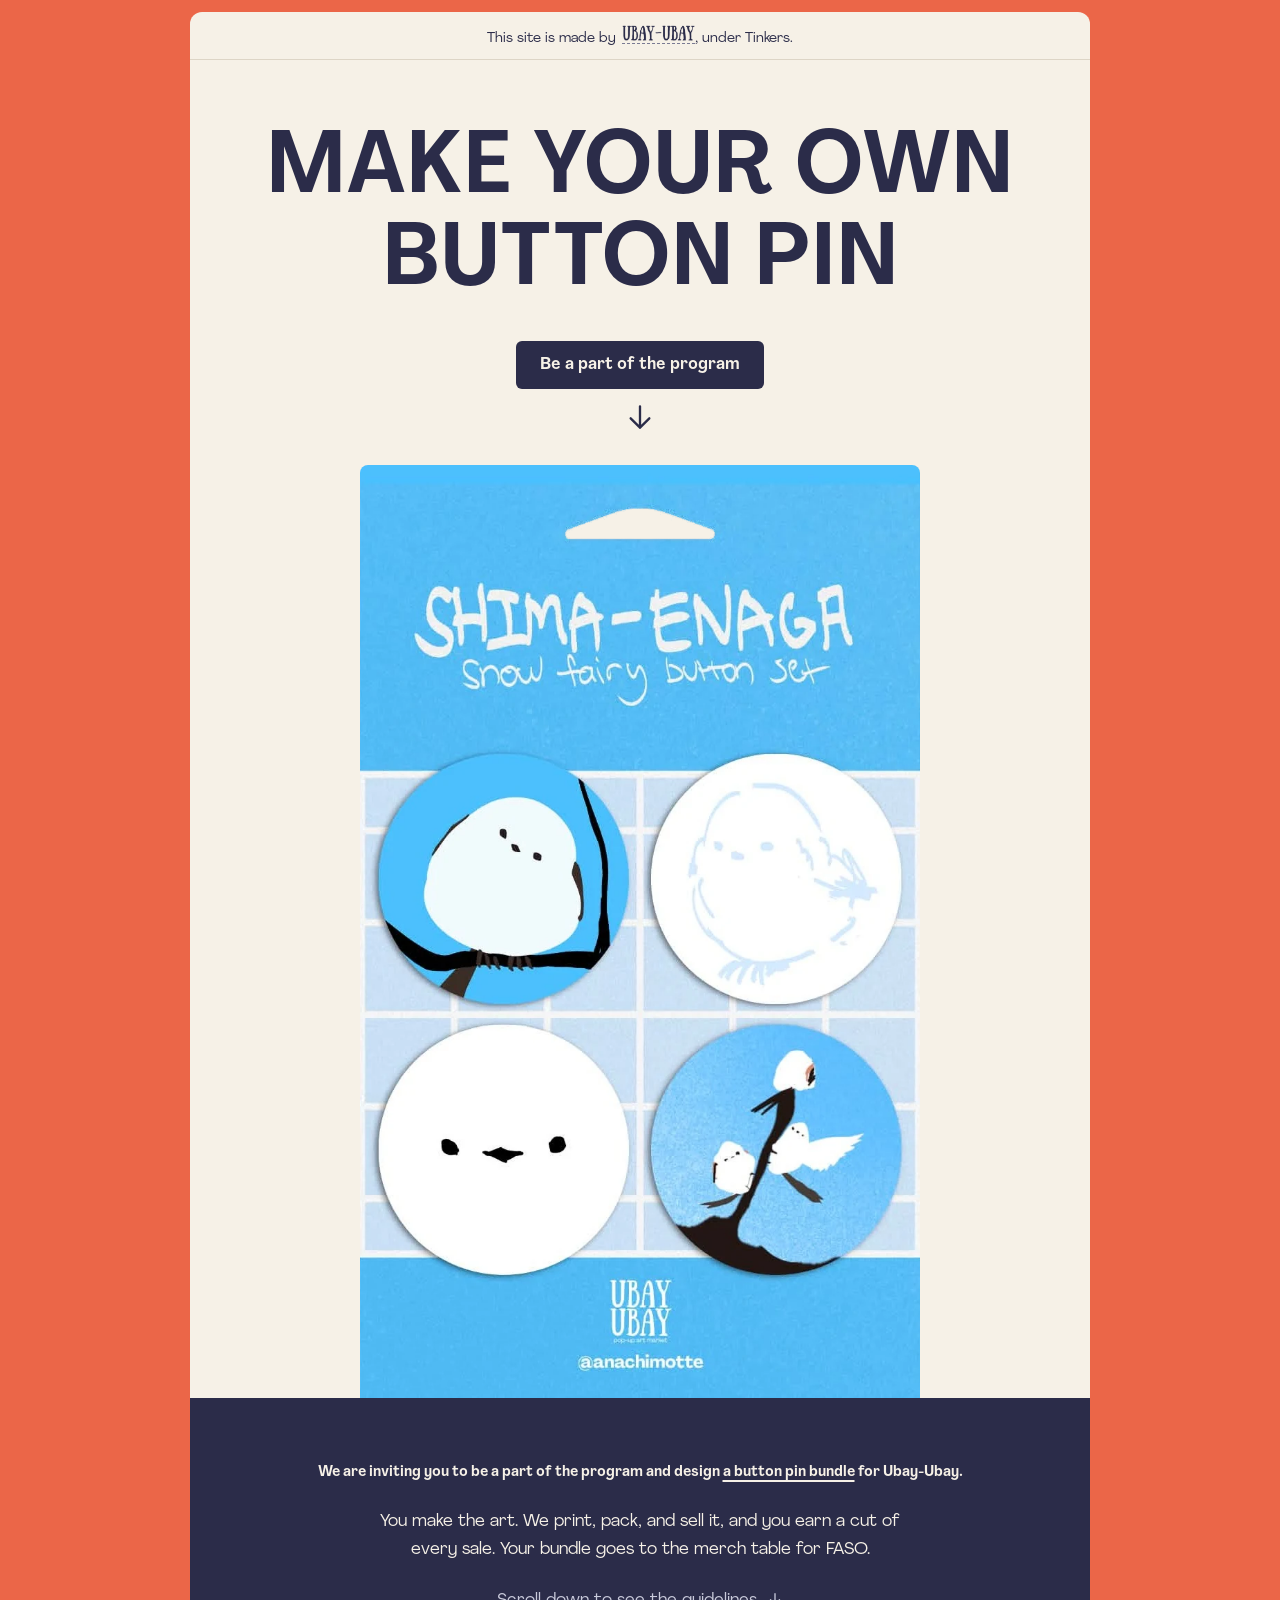
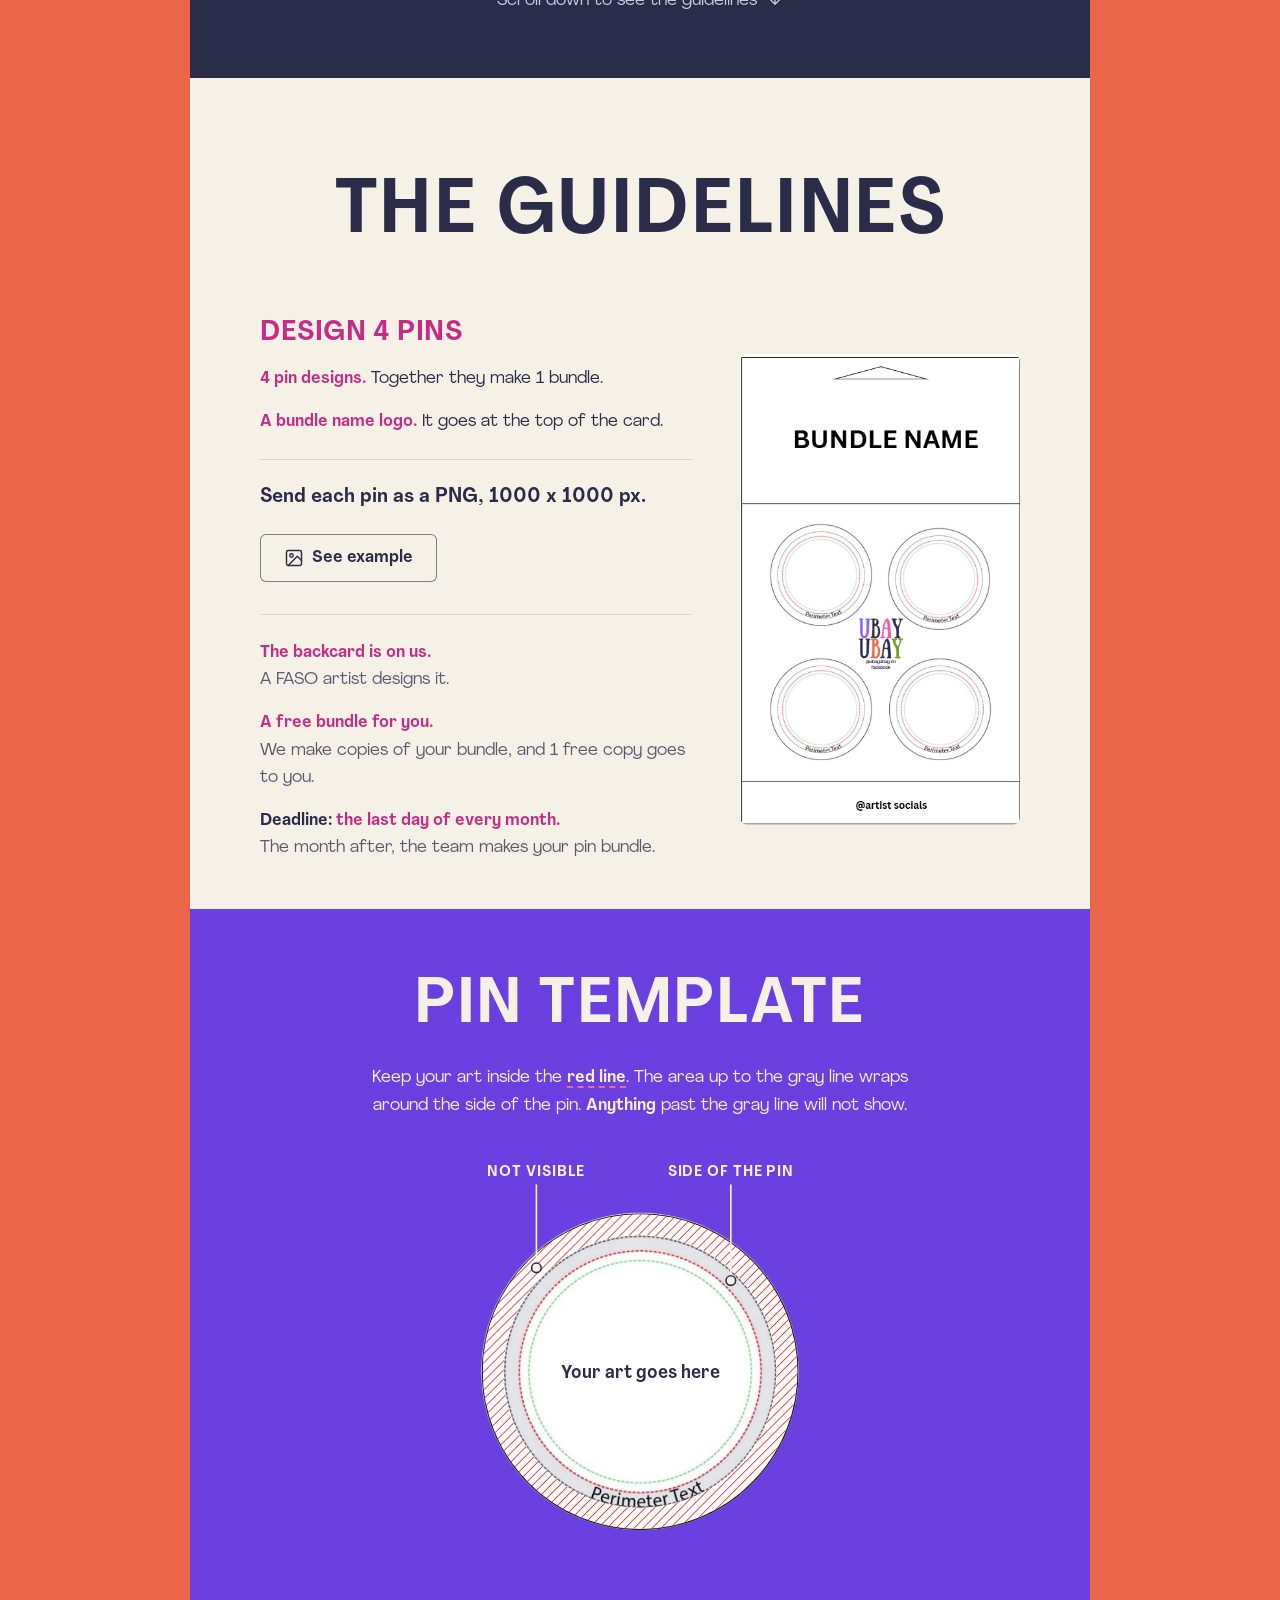
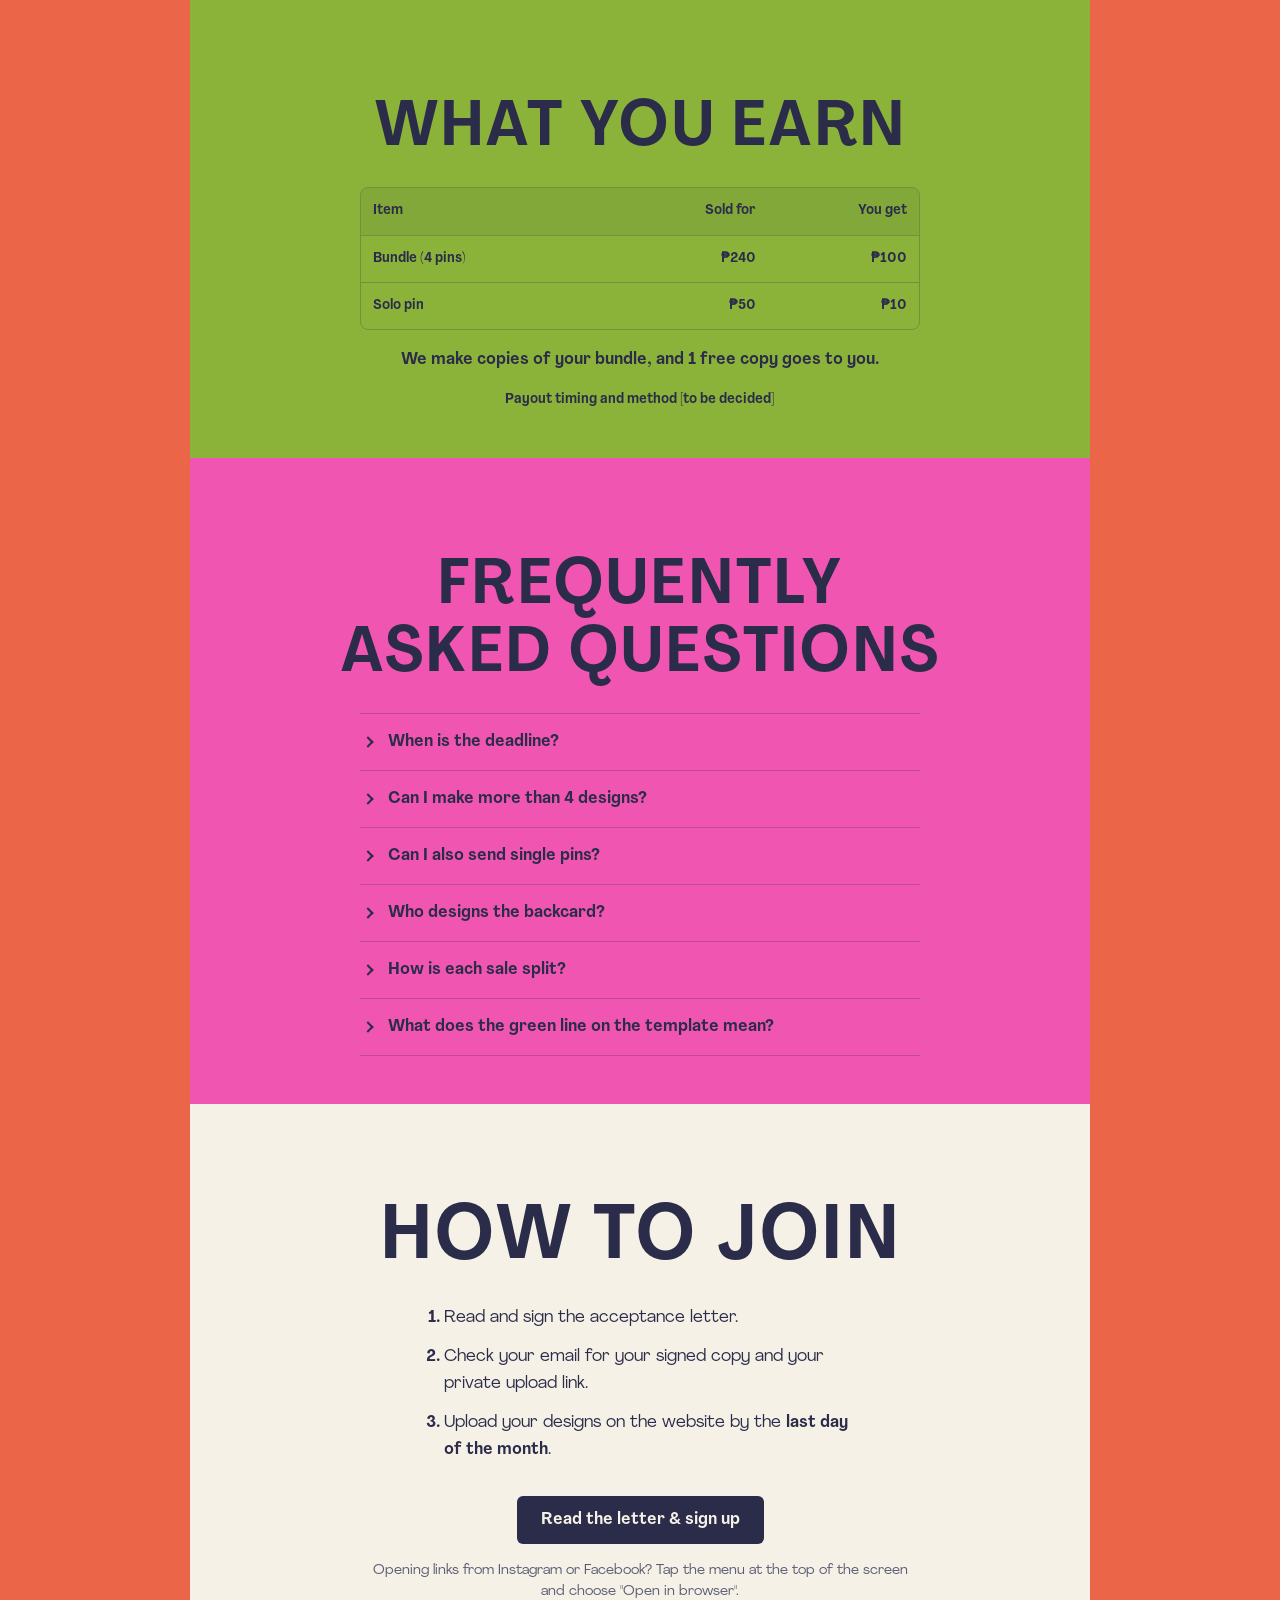
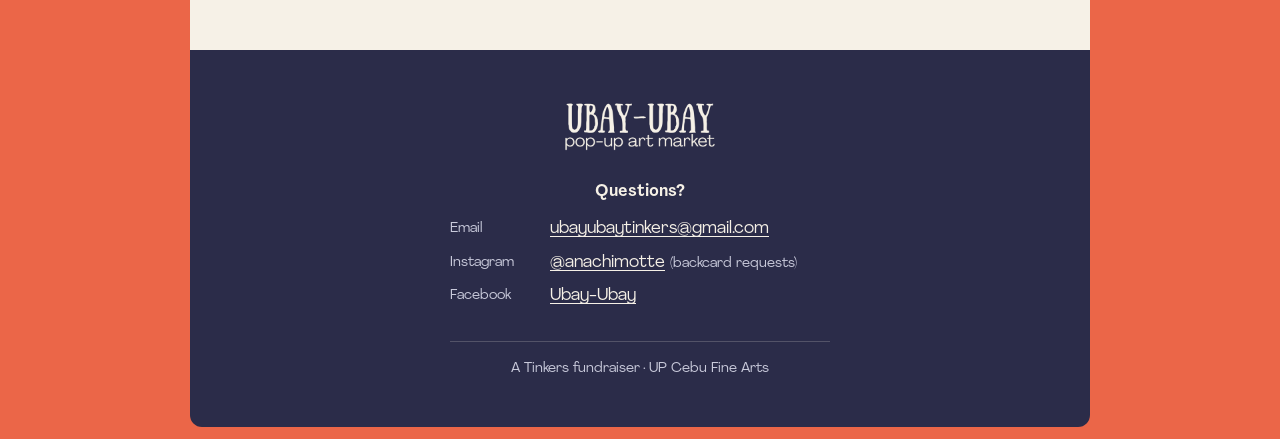
==== index.html @ 81ce5c02 "Design 4 pins: extra notes match the size and spacing of the lines above Co-Authored-By: Claude Opus" ====
<!doctype html>
<html lang="en">
<head>
  <meta charset="utf-8">
  <meta name="viewport" content="width=device-width, initial-scale=1">
  <title>Ubay-Ubay artist invitation</title>
  <!-- EDIT: This is the text that shows when the link is shared on Facebook or Messenger. -->
  <meta name="description" content="Ubay-Ubay is inviting artists to design a button pin bundle for the FASO merch table. You make the art. We print, pack, and sell it. You earn a cut of every sale. Submissions close at the end of every month.">
  <!-- EDIT: When you change styles.css or script.js, raise the ?v= number here AND on the other page.
       It makes browsers load the new file instead of an old saved copy. -->
  <link rel="stylesheet" href="styles.css?v=57">
  <!-- Turns on the scroll animations. Skipped for people who turned on "reduce motion". -->
  <script>if ('IntersectionObserver' in window && matchMedia('(prefers-reduced-motion: no-preference)').matches) document.documentElement.classList.add('js-reveal')</script>
  <script src="script.js?v=23" defer></script>
</head>
<body>

<!--
  HOW TO EDIT THIS PAGE
  - All page text lives in this file. Change the words between the tags and save.
  - Look for comments that start with "EDIT:" for the parts that change often.
  - Anything not decided yet looks like this: <span class="tbd">[to be decided]</span>
    Replace the whole span with the real value once it is decided, then tick it off in TODO.md.
  - The page, top to bottom: header (stays at the top while scrolling), intro (cream),
    invitation (navy), Design 4 pins (cream), Pin Template (purple), What you earn (green), FAQ (pink),
    how to join (cream), footer (navy). The space around the sheet is orange.
  - Parts with class="reveal" fade in when they scroll into view.
  - The acceptance letter and the sign-up form are on the other page, sign-up.html.
-->

<a class="skip-link" href="#guidelines">Skip to the guidelines</a>

<!-- The whole site sits on one centered sheet (.page) with rounded outer corners and
     sand-colored space around it, like a Google Form. -->
<div class="page">

<!-- EDIT: The header. Keep it the same as the header on sign-up.html.
     The logo is assets/brand/logo-wordmark-navy.png (cropped from the brand kit). -->
<header class="site-header">
  <p><span>
    This site is made by
    <!-- EDIT: The short description that pops up from the logo (hover on computers, tap on phones). -->
    <span class="logo-tip"><button class="logo-tip-trigger" type="button" aria-describedby="logo-tip-text" aria-expanded="false"><img class="site-header-logo" src="assets/brand/logo-wordmark-navy.png" width="465" height="101" alt="Ubay-Ubay"></button><span class="logo-tip-text" id="logo-tip-text" role="tooltip">Ubay-Ubay is a pop-up art market by Tinkers, an organization in the Fine Arts department of UP Cebu.</span></span>,
    under Tinkers.
  </span></p>
</header>

<main>

  <!-- =========================================================
       ZONE 1: INTRO (cream)
       ========================================================= -->
  <section class="hero" aria-labelledby="intro-title">
    <!-- EDIT: The big heading. Each <span> is one line. If you change the words,
         change the 8.9 in .hero-title in styles.css so the longest line still fits phones. -->
    <h1 id="intro-title" class="hero-title"><span>Make your own</span> <span>button pin</span></h1>

    <a class="hero-cta" href="#guidelines">
      <span class="hero-box">Be a part of the program</span>
      <svg class="hero-arrow" viewBox="0 0 24 24" width="32" height="32" aria-hidden="true" focusable="false">
        <path d="M12 4v16M5 13l7 7 7-7" fill="none" stroke="currentColor" stroke-width="1.75" stroke-linecap="round" stroke-linejoin="round"></path>
      </svg>
    </a>

    <!-- EDIT: Placeholder picture. Swap the src for the real image and update the alt text.
         The hang-hole at the top is see-through, so the cream page shows through it. -->
    <figure class="hero-image">
      <img src="assets/brand/shima-enaga-placeholder.webp?v=1" width="810" height="1350" alt="Shima-Enaga snow fairy button set by @anachimotte">
    </figure>
  </section>


  <!-- =========================================================
       ZONE 2: THE GUIDELINES
       The invitation sits on navy, Design 4 pins on cream, Pin Template on purple, What you earn on green, the FAQ on pink.
       Topic titles have no numbers. The heading itself names the part.
       ========================================================= -->
  <section class="guidelines" id="guidelines" aria-labelledby="guidelines-title">
  <div class="zone zone-navy zone-invite">

    <!-- EDIT: The invitation at the top of the navy section. The first line is
         sized to fit on one line on computers. Phones wrap it. -->
    <div class="invite reveal">
      <p class="invite-lead">
        We are inviting you to be a part of the program and design
        <span class="underline">a button pin bundle</span> for Ubay-Ubay.
      </p>
      <p class="invite-body">
        You make the art. We print, pack, and sell it, and you earn a cut of every sale.
        Your bundle goes to the merch table for FASO.
      </p>
      <p class="invite-scroll">
        Scroll down to see the guidelines
        <svg class="invite-scroll-arrow" viewBox="0 0 24 24" width="18" height="18" aria-hidden="true" focusable="false">
          <path d="M12 5v14M6 13l6 6 6-6" fill="none" stroke="currentColor" stroke-width="1.75" stroke-linecap="round" stroke-linejoin="round"></path>
        </svg>
      </p>
    </div>
  </div>

  <!-- Guidelines 1 and 2 sit on cream with navy text -->
  <div class="zone zone-guide">

    <div class="zone-head reveal">
      <h2 id="guidelines-title" class="guidelines-title">The guidelines</h2>
    </div>

    <!-- ---------- Design 4 pins ---------- -->
    <!-- Guideline 1: the text on the left, the sample card on the right.
         On phones everything is centered and stacked, with the sample card last. -->
    <section class="topic topic-wide reveal" id="what-to-make" aria-labelledby="what-to-make-title">
      <div class="bento">

      <div class="bento-text">
      <h3 id="what-to-make-title">Design 4 pins</h3>

      <div class="bento-lines">
        <p><strong class="text-highlight">4 pin designs.</strong> Together they make 1 bundle.</p>
        <p><strong class="text-highlight">A bundle name logo.</strong> It goes at the top of the card.</p>
      </div>

      <!-- EDIT: File format for each pin. -->
      <p class="bento-sub">Send each pin as a PNG, 1000 x 1000 px.</p>

      <!-- "See example": on computers, hovering shows a small preview.
           Clicking or tapping opens the full picture on top of the page (the dialog
           at the bottom of <main>). It never leaves the page. -->
      <div class="example-trigger">
        <button class="button button-secondary example-open" type="button" data-open-example>
          <svg viewBox="0 0 24 24" width="20" height="20" aria-hidden="true" focusable="false">
            <rect x="3" y="3" width="18" height="18" rx="2" fill="none" stroke="currentColor" stroke-width="1.75"></rect>
            <circle cx="9" cy="9" r="2" fill="none" stroke="currentColor" stroke-width="1.75"></circle>
            <path d="M21 15l-5-5L5 21" fill="none" stroke="currentColor" stroke-width="1.75" stroke-linecap="round" stroke-linejoin="round"></path>
          </svg>
          See example
        </button>
        <div class="example-peek" aria-hidden="true">
          <img src="assets/brand/pin-example-bundle.jpg" width="844" height="1265" loading="lazy" alt="">
        </div>
      </div>

      <!-- Extra information, quieter, right under "See example". -->
      <div class="bento-extra">
        <div class="bento-extra-items">
          <p><strong class="text-highlight">The backcard is on us.</strong> A FASO artist designs it.</p>
          <p><strong class="text-highlight">A free bundle for you.</strong> We make copies of your bundle, and 1 free copy goes to you.</p>
          <!-- EDIT: The deadline. It also appears in the FAQ and in "How to join" step 3. -->
          <p>
            <strong>Deadline: <span class="text-highlight">the last day of every month.</span></strong>
            The month after, the team makes your pin bundle.
          </p>
        </div>
      </div>
      </div>

      <!-- EDIT: The sample bundle picture is assets/brand/pin-sample-guideline.png -->
      <div class="bento-sample">
        <img class="sample-image" src="assets/brand/pin-sample-guideline.png?v=2" width="432" height="727"
             alt="Sample bundle card: the bundle name at the top, four pins with the template lines around the Ubay-Ubay logo, and the artist's socials at the bottom">
      </div>

      </div>
    </section>
  </div>

  <!-- Pin Template on purple with cream text -->
  <div class="zone zone-navy zone-template">

    <!-- ---------- Pin Template ---------- -->
    <section class="topic column reveal" id="pin-template" aria-labelledby="pin-template-title">
      <h3 id="pin-template-title" class="section-title">Pin Template</h3>
      <p>
        Keep your art inside the <strong class="text-red">red line</strong>. The area up to the
        gray line wraps around the side of the pin. <strong>Anything</strong> past the gray line
        will not show.
      </p>

      <!-- EDIT: The pin picture is assets/brand/pin-template.png. The shading and labels are drawn on top of it. -->
      <svg class="template-diagram" viewBox="-20 -130 640 740" role="img" aria-labelledby="template-diagram-title">
        <title id="template-diagram-title">Button pin template. Your art goes inside the red dashed line. The ring between the red and gray dashed lines wraps around the side of the pin. Anything past the gray dashed line, up to the outer edge, is not visible.</title>
        <defs>
          <!-- White with red diagonal lines, for the outer ring that will not show -->
          <pattern id="hatch-not-visible" patternUnits="userSpaceOnUse" width="12" height="12" patternTransform="rotate(45)">
            <rect width="12" height="12" fill="#ffffff"></rect>
            <line x1="0" y1="0" x2="0" y2="12" stroke="#d62828" stroke-width="3"></line>
          </pattern>
        </defs>
        <image href="assets/brand/pin-template.png" x="0" y="0" width="600" height="600"></image>
        <!-- Shading: red-hatched ring = not visible, light gray ring = side of the pin -->
        <path class="zone-shade-hidden" fill-rule="evenodd" d="M 4,300 a 296,296 0 1,0 592,0 a 296,296 0 1,0 -592,0 Z M 43,300 a 257,257 0 1,0 514,0 a 257,257 0 1,0 -514,0 Z"></path>
        <path class="zone-shade-side" fill-rule="evenodd" d="M 44,300 a 256,256 0 1,0 512,0 a 256,256 0 1,0 -512,0 Z M 71,300 a 229,229 0 1,0 458,0 a 229,229 0 1,0 -458,0 Z"></path>
        <!-- Labels -->
        <g class="diagram-callout">
          <line x1="105" y1="-52" x2="105" y2="105"></line>
          <circle cx="105" cy="105" r="9"></circle>
          <text x="105" y="-68" text-anchor="middle">NOT VISIBLE</text>
          <line x1="471" y1="-52" x2="471" y2="129"></line>
          <circle cx="471" cy="129" r="9"></circle>
          <text x="471" y="-68" text-anchor="middle">SIDE OF THE PIN</text>
        </g>
        <text class="diagram-front-note" x="300" y="312" text-anchor="middle">Your art goes here</text>
      </svg>

    </section>

  </div>

    <!-- ---------- What you earn (green band) ---------- -->
    <section class="zone zone-color zone-green" id="earnings" aria-labelledby="earnings-title">
      <div class="topic column reveal">
        <h3 id="earnings-title" class="section-title">What you earn</h3>
        <!-- EDIT: Earnings. Also in the FAQ ("How is each sale split?"). Change both. -->
        <div class="table-wrap">
          <table>
            <thead>
              <tr>
                <th scope="col">Item</th>
                <th scope="col" class="num">Sold for</th>
                <th scope="col" class="num">You get</th>
              </tr>
            </thead>
            <tbody>
              <tr><th scope="row">Bundle (4 pins)</th><td class="num">₱240</td><td class="num">₱100</td></tr>
              <tr><th scope="row">Solo pin</th><td class="num">₱50</td><td class="num">₱10</td></tr>
            </tbody>
          </table>
        </div>
        <p><strong>We make copies of your bundle, and 1 free copy goes to you.</strong></p>
        <p class="small">Payout timing and method <span class="tbd">[to be decided]</span></p>
      </div>
    </section>

    <!-- ---------- Frequently asked questions (pink band) ----------
         To add a question, copy one <details> block and change the text. -->
    <section class="zone zone-color zone-pink" id="faq" aria-labelledby="faq-title">
      <div class="topic column reveal">
        <h3 id="faq-title" class="section-title">Frequently asked questions</h3>

        <div class="more-list">

          <!-- EDIT: The deadline. It also appears under "Design 4 pins" and in "How to join" step 3. -->
          <details class="more">
            <summary>When is the deadline?</summary>
            <div class="more-body">
              <p>
                <strong>The last day of every month.</strong>
                Upload your designs with your upload link by then. The month after, the team
                prints and packs your bundle. See "How to join" below.
              </p>
            </div>
          </details>

          <details class="more">
            <summary>Can I make more than 4 designs?</summary>
            <div class="more-body">
              <p>Yes. Make as many as you want, but only 4 designs go into one bundle.</p>
              <ul class="list">
                <li>4 designs make 1 bundle.</li>
                <li>5 designs still make 1 bundle. The extra design does not earn more.</li>
                <li>8 designs make 2 bundles and a bigger cut.</li>
              </ul>
            </div>
          </details>

          <details class="more">
            <summary>Can I also send single pins?</summary>
            <div class="more-body">
              <p>Yes, as solo pins, if you also submitted a bundle.</p>
              <ul class="list">
                <li>Solo pin art does not have to be new or on theme.</li>
                <li>Upload solo pins with the same upload link as your bundle.</li>
              </ul>
            </div>
          </details>

          <details class="more">
            <summary>Who designs the backcard?</summary>
            <div class="more-body">
              <p>
                A FASO artist makes every backcard, so all bundles look the same.
                You only design the pins and the bundle name logo. See the sample card under "Design 4 pins".
              </p>
              <p>The card is vellum board or hard paper with pre-punched holes for the pins.</p>
              <p>
                Want something added to your card? Message
                <a href="https://www.instagram.com/anachimotte/" target="_blank" rel="noopener noreferrer">@anachimotte on Instagram</a>.
              </p>
            </div>
          </details>

          <details class="more">
            <summary>How is each sale split?</summary>
            <div class="more-body">
              <!-- EDIT: Prices. The artist's share also appears under "What you earn". -->
              <div class="table-wrap">
                <table>
                  <thead>
                    <tr>
                      <th scope="col">Item</th>
                      <th scope="col" class="num">Price</th>
                      <th scope="col" class="num">Artist gets</th>
                      <th scope="col" class="num">Tinkers gets</th>
                    </tr>
                  </thead>
                  <tbody>
                    <tr><th scope="row">Bundle</th><td class="num">₱240</td><td class="num">₱100</td><td class="num">₱140</td></tr>
                    <tr><th scope="row">Solo pin</th><td class="num">₱50</td><td class="num">₱10</td><td class="num">₱40</td></tr>
                  </tbody>
                </table>
              </div>
            </div>
          </details>

          <details class="more">
            <summary>What does the green line on the template mean?</summary>
            <div class="more-body">
              <p><span class="tbd">[to be decided]</span></p>
            </div>
          </details>

        </div>
      </div>
    </section>

    <!-- EDIT: Pin ideas gallery. Hidden until we have images we own or have permission to use.
         To show it, delete the two comment lines marked HIDE and put the images inside the gallery div.
    HIDE START
    <section class="topic column reveal" id="pin-ideas" aria-labelledby="pin-ideas-title">
      <h3 id="pin-ideas-title">Pin ideas</h3>
      <div class="gallery"></div>
    </section>
    HIDE END -->

  </section>


  <!-- =========================================================
       ZONE 3: HOW TO JOIN (cream)
       ========================================================= -->
  <section class="zone zone-join" id="how-to-join" aria-labelledby="how-to-join-title">
    <div class="column reveal">
      <h2 id="how-to-join-title" class="join-title">How to join</h2>

      <!-- EDIT: Deadline. It also appears under "Design 4 pins" and in the FAQ. -->
      <ol class="steps">
        <li>Read and sign the acceptance letter.</li>
        <li>Check your email for your signed copy and your private upload link.</li>
        <li>
          Upload your designs on the website by the <strong>last day of the month</strong>.
        </li>
      </ol>

      <p><a class="button button-primary" href="sign-up.html">Read the letter &amp; sign up</a></p>
      <p class="small">
        Opening links from Instagram or Facebook? Tap the menu at the top of the screen
        and choose "Open in browser".
      </p>
    </div>
  </section>

  <!-- EDIT: The example picture that opens from "See example" in guideline 1.
       The picture is assets/brand/pin-example-bundle.jpg (by Gumtoo Stickers). -->
  <dialog class="example-dialog" id="example-dialog" aria-labelledby="example-dialog-title">
    <div class="example-dialog-inner">
      <div class="example-dialog-head">
        <p class="example-dialog-title" id="example-dialog-title">Example of a finished bundle</p>
        <form method="dialog">
          <button class="example-dialog-close" type="submit" aria-label="Close">
            <svg viewBox="0 0 24 24" width="22" height="22" aria-hidden="true" focusable="false">
              <path d="M6 6l12 12M18 6L6 18" fill="none" stroke="currentColor" stroke-width="1.75" stroke-linecap="round"></path>
            </svg>
          </button>
        </form>
      </div>
      <img src="assets/brand/pin-example-bundle.jpg" width="844" height="1265" loading="lazy"
           alt="A finished bundle called Cooking Noodle: four round pins on a backcard, showing a noodle pack, a fried egg with shrimp and bacon, bok choy with a dumpling, and a bowl of noodles">
      <p class="small">Cooking Noodle by <a href="https://www.gumtoostickers.com" target="_blank" rel="noopener noreferrer">Gumtoo Stickers</a></p>
    </div>
  </dialog>

</main>

<!-- EDIT: Footer contacts. Keep this the same as the footer on sign-up.html. -->
<footer class="site-footer">
  <div class="column">
    <!-- EDIT: Logo image is assets/brand/logo-horizontal-cream.png (cropped from the brand kit). -->
    <img class="footer-logo" src="assets/brand/logo-horizontal-cream.png" width="160" height="57" alt="Ubay-Ubay pop-up art market">
    <p class="footer-title">Questions?</p>
    <dl class="footer-contacts">
      <div>
        <dt>Email</dt>
        <dd><a href="mailto:ubayubaytinkers@gmail.com">ubayubaytinkers@gmail.com</a></dd>
      </div>
      <div>
        <dt>Instagram</dt>
        <dd><a href="https://www.instagram.com/anachimotte/" target="_blank" rel="noopener noreferrer">@anachimotte</a> <span class="footer-note">(backcard requests)</span></dd>
      </div>
      <div>
        <dt>Facebook</dt>
        <dd><a href="https://www.facebook.com/profile.php?id=61594420606815" target="_blank" rel="noopener noreferrer">Ubay-Ubay</a></dd>
      </div>
    </dl>
    <p class="footer-credit">A Tinkers fundraiser · UP Cebu Fine Arts</p>
  </div>
</footer>

</div>

</body>
</html>
---- styles.css ----
/* Ubay-Ubay artist call (pin bundle submissions)
   EDIT: Colors, fonts, sizes, and spacing are set once in :root below.
   Change a value there and it updates everywhere on both pages.
   Colors and fonts follow the Ubay-Ubay brand kit.
   The layout is one centered column under a small sticky header. Wider
   screens only get a bigger headline and more space between sections. */

/* Brand font, hosted in assets/fonts/.
   Agrandir: Pangram Pangram, web license held by the org. */
@font-face {
  font-family: "Agrandir";
  src: url("assets/fonts/agrandir-regular.woff") format("woff");
  font-weight: 400;
  font-display: swap;
}

@font-face {
  font-family: "Agrandir";
  src: url("assets/fonts/agrandir-textbold.woff") format("woff");
  font-weight: 700;
  font-display: swap;
}

@font-face {
  font-family: "Agrandir Grand";
  src: url("assets/fonts/agrandir-grandheavy.woff") format("woff");
  font-weight: 800;
  font-display: swap;
}

:root {
  /* Brand colors (from the brand kit) */
  --color-cream: #f6f1e7;
  --color-navy: #2b2c49;
  --color-coral: #eb6648;
  --color-pink: #f055b1;
  --color-violet: #8c5eff;
  --color-green: #749e25;

  /* How the colors are used */
  --color-page: var(--color-cream);
  --color-surface: #fffdf8;           /* letter box, inputs, pin faces */
  --color-well: #ede5d6;              /* table header, template outside area */
  --color-line: #ddd5c6;              /* thin divider lines */
  --color-control: #7a7b93;           /* input and outlined button borders */
  --color-text: var(--color-navy);
  --color-text-2: #5a5b73;            /* small text, hints, placeholders */
  --color-ink: var(--color-navy);     /* the pin drawings */
  --color-accent: var(--color-navy);  /* main button and links */
  --color-accent-hover: #1f2036;
  --color-accent-active: #15162a;
  --color-focus: var(--color-violet); /* keyboard focus ring */
  --color-error: #c62828;

  /* Pin template colors. Match these to the real template file. */
  --color-template-red: #d62828;
  --color-template-gray: #8f8f8f;
  --color-template-green: #1e8a4c;
  --color-red-text: #ff6b6b;          /* the words "red line" on navy (the template red is too dark there) */
  --color-highlight: #ff8acb;         /* highlighted words on navy: the 1. Design 4 pins bullet labels and the deadline (brand pink, lightened to read on navy) */

  /* Fonts */
  --font-body: "Agrandir", -apple-system, BlinkMacSystemFont, "Segoe UI", Roboto, Arial, sans-serif;
  --font-headline: "Agrandir Grand", "Agrandir", Arial, sans-serif;  /* big poster headline */
  --font-mono: ui-monospace, "Cascadia Code", "SF Mono", Menlo, Consolas, monospace;

  /* Text sizes. The whole site uses only these four. */
  --size-title: 36px;             /* page title (48px on wide screens) */
  --size-heading: 28px;           /* section titles */
  --size-body: 17px;              /* normal text, buttons, inputs */
  --size-small: 14px;             /* small text, hints, footer */

  /* Spacing */
  --space-1: 4px;
  --space-2: 8px;
  --space-3: 12px;
  --space-4: 16px;
  --space-6: 24px;
  --space-8: 32px;
  --space-12: 48px;
  --space-16: 64px;
  --space-24: 96px;

  --column: 560px;                /* width of the one column */
  --gutter: 16px;                 /* space at the left and right screen edges */
  --section-gap: 64px;            /* space at the top of each section */
  --section-end: 32px;            /* space at the bottom of each section */
  --radius-control: 6px;
  --radius-panel: 8px;
  --header-height: 48px;          /* the sticky header at the top */
  --page-width: 900px;            /* width of the centered sheet the whole site sits on */
  --color-backdrop: var(--color-coral);  /* brand orange, the same as "3. What you earn", around the sheet */
  --card-gap: 12px;               /* sand space above the header, below the footer, and at the sides */
  --radius-card: 12px;            /* rounded outer corners of the sheet */
}

@media (min-width: 720px) {
  :root {
    --size-title: 48px;
    --gutter: 32px;
    --section-gap: 96px;
    --section-end: 48px;
  }
}


/* ---------- Base ---------- */

*,
*::before,
*::after {
  box-sizing: border-box;
}

html {
  -webkit-text-size-adjust: 100%;
  text-size-adjust: 100%;
  background: var(--color-backdrop);
}

body {
  margin: 0;
  background: var(--color-backdrop);
  color: var(--color-text);
  font-family: var(--font-body);
  font-size: var(--size-body);
  line-height: 1.6;
}

/* The centered sheet everything sits on, like a Google Form. The sections
   join up with no gaps. Only the sheet's outer corners are rounded: the top
   of the header and the bottom of the footer. */
.page {
  container-type: inline-size;
  max-width: calc(var(--page-width) + 2 * var(--card-gap));
  margin: 0 auto;
  padding: 0 var(--card-gap) var(--card-gap);
}

main {
  background: var(--color-page);
}

/* Links to a part of the page stop below the sticky header */
[id] {
  scroll-margin-top: calc(var(--header-height) + var(--space-6));
}

@media (prefers-reduced-motion: no-preference) {
  html {
    scroll-behavior: smooth;
  }
}

h1,
h2,
h3 {
  margin: 0;
  font-weight: 700;
  text-wrap: balance;
}

h1 {
  font-family: var(--font-body);
  font-size: var(--size-title);
  font-weight: 700;
  line-height: 1.05;
  text-transform: uppercase;
  margin-bottom: var(--space-6);
}

/* Zone titles: "The guidelines", "How to join" */
h2 {
  font-family: var(--font-body);
  font-size: var(--size-heading);
  font-weight: 700;
  line-height: 1.1;
  letter-spacing: 0.02em;
  text-transform: uppercase;
  margin-bottom: var(--space-2);
}

/* Topic titles inside the guidelines */
h3 {
  font-family: var(--font-body);
  font-size: var(--size-heading);
  font-weight: 700;
  line-height: 1.1;
  letter-spacing: 0.02em;
  text-transform: uppercase;
  margin-bottom: var(--space-3);
}

p {
  margin: 0 0 var(--space-4);
}

a {
  color: var(--color-accent);
  text-decoration-thickness: 1px;
  text-underline-offset: 3px;
}

a:hover {
  color: var(--color-accent-hover);
  text-decoration-thickness: 2px;
}

code {
  font-family: var(--font-mono);
  font-size: var(--size-small);
}

:focus-visible {
  outline: 2px solid var(--color-focus);
  outline-offset: 2px;
}

/* The one centered column every section sits in */
.column {
  max-width: calc(var(--column) + 2 * var(--gutter));
  margin: 0 auto;
  padding: 0 var(--gutter);
}

.small,
.hint {
  color: var(--color-text-2);
  font-size: var(--size-small);
  line-height: 1.5;
}

/* Anything not decided yet */
.tbd {
  color: var(--color-text-2);
}

.skip-link {
  position: absolute;
  left: var(--space-4);
  top: -100px;
  padding: var(--space-2) var(--space-3);
  background: var(--color-page);
  z-index: 10;
}

.skip-link:focus {
  top: var(--space-2);
}


/* ---------- Buttons ---------- */

.button {
  display: inline-flex;
  align-items: center;
  justify-content: center;
  min-height: 48px;
  padding: var(--space-3) var(--space-6);
  border: 0;
  border-radius: var(--radius-control);
  font: inherit;
  font-weight: 700;
  line-height: 1.25;
  text-align: center;
  text-decoration: none;
  cursor: pointer;
  transition: background-color 120ms ease-out, color 120ms ease-out;
}

.button-primary {
  background: var(--color-accent);
  color: var(--color-cream);
}

.button-primary:hover {
  background: var(--color-accent-hover);
  color: var(--color-cream);
}

.button-primary:active {
  background: var(--color-accent-active);
}

.button-secondary {
  background: var(--color-page);
  color: var(--color-text);
  box-shadow: inset 0 0 0 1px var(--color-control);
}

.button-secondary:hover {
  background: var(--color-well);
  color: var(--color-text);
}

.button-secondary:active {
  background: var(--color-line);
}

.button-ghost {
  min-height: 44px;
  padding: var(--space-2) var(--space-3);
  background: transparent;
  color: var(--color-text);
  text-decoration: underline;
  text-underline-offset: 3px;
}

.button-ghost:hover {
  background: var(--color-well);
}

.button-block {
  width: 100%;
}

.button:disabled,
.button[aria-disabled="true"] {
  opacity: 0.5;
  cursor: not-allowed;
}

.button[aria-disabled="true"] {
  pointer-events: none;
}


/* ---------- Header (stays at the top while scrolling) ----------
   At the top of the page there is a small gap above it. Once you scroll,
   it sticks flush to the top of the screen, and script.js adds .is-stuck so its
   top corners go square. */

.site-header {
  position: sticky;
  top: 0;
  z-index: 5;
  margin-top: var(--card-gap);
}

.site-header.is-stuck p {
  border-top-left-radius: 0;
  border-top-right-radius: 0;
}

.site-header p {
  display: flex;
  align-items: center;
  justify-content: center;
  min-height: var(--header-height);
  margin: 0;
  padding: var(--space-2) var(--gutter);
  border-radius: var(--radius-card) var(--radius-card) 0 0;
  background: var(--color-page);
  box-shadow: inset 0 -1px 0 var(--color-line);
  font-size: var(--size-small);
  line-height: 1.4;
  text-align: center;
}

/* The UBAY-UBAY wordmark reads like a word in the sentence. Its cream
   background matches the page, so it blends in. */
.site-header-logo {
  display: block;
  height: 16px;
  width: auto;
}

/* The logo opens a short description of Ubay-Ubay: on hover (computers),
   or on tap (phones, where script.js adds .is-open). */
.logo-tip {
  position: relative;
  display: inline-block;
  margin-left: 2px;
  vertical-align: -2px;
}

.logo-tip-trigger {
  display: block;
  padding: 2px 0;
  border: 0;
  border-bottom: 1px dashed var(--color-control);  /* hints that it can be opened */
  border-radius: 0;
  background: none;
  cursor: help;
}

.logo-tip-text {
  position: absolute;
  top: calc(100% + var(--space-3));
  left: 50%;
  z-index: 6;
  width: max-content;
  max-width: min(280px, calc(100vw - 2 * var(--space-4)));
  padding: var(--space-2) var(--space-3);
  border-radius: var(--radius-panel);
  background: var(--color-navy);
  color: var(--color-cream);
  font-size: var(--size-small);
  line-height: 1.45;
  text-align: center;
  white-space: normal;
  opacity: 0;
  visibility: hidden;
  transform: translate(-50%, -4px);
  transition: opacity 150ms ease-out, transform 150ms ease-out, visibility 150ms;
  pointer-events: none;
}

.logo-tip:hover .logo-tip-text,
.logo-tip:focus-within .logo-tip-text,
.logo-tip.is-open .logo-tip-text {
  opacity: 1;
  visibility: visible;
  transform: translate(-50%, 0);
}


/* ---------- Intro ---------- */

/* The opening: heading, box, arrow, and the picture. It has no bottom padding,
   so the picture sits right on top of the navy guidelines section. */
.hero {
  display: flex;
  flex-direction: column;
  align-items: center;
  padding: var(--space-16) var(--gutter) 0;
  background: var(--color-page);
  text-align: center;
}

/* MAKE YOUR OWN / BUTTON PIN, always exactly two lines, in the regular Agrandir
   title style. "MAKE YOUR OWN" is about 8.6 letter-heights wide in this font, so the
   size is the sheet width divided by 8.9 (cqw = 1% of the sheet's width). It stops
   growing at 88px. The first line is a fallback for old browsers that don't know cqw. */
.hero-title {
  margin: 0 0 var(--space-8);
  font-family: var(--font-body);
  font-size: min(88px, calc((100vw - 2 * var(--gutter)) / 8.9));
  font-size: min(88px, calc((100cqw - 2 * var(--gutter)) / 8.9));
  font-weight: 700;
  line-height: 1.05;
  letter-spacing: 0;
}

.hero-title span {
  display: block;
  white-space: nowrap;
}

/* The box and the arrow are one link to the guidelines */
.hero-cta {
  display: inline-flex;
  flex-direction: column;
  align-items: center;
  gap: var(--space-3);
  color: var(--color-text);
  text-decoration: none;
}

/* Navy box with cream text */
.hero-box {
  padding: var(--space-3) var(--space-6);
  border-radius: var(--radius-control);
  background: var(--color-navy);
  color: var(--color-cream);
  font-weight: 700;
  line-height: 1.4;
  transition: background-color 150ms ease-out;
}

.hero-cta:hover {
  color: var(--color-text);
}

.hero-cta:hover .hero-box {
  background: var(--color-accent-hover);
}

.hero-cta:active .hero-box {
  background: var(--color-accent-active);
}

.hero-arrow {
  display: block;
}

/* The invitation at the top of the navy guidelines section.
   The first line uses the full sheet width and a smaller size so it fits on
   one line on computers. On phones it wraps. */
.invite {
  padding: 0 var(--gutter);
  text-align: center;
}

.invite-lead {
  margin: 0;
  font-size: 15px;
  font-weight: 700;
  line-height: 1.5;
}

.invite-body {
  max-width: var(--column);
  margin: var(--space-6) auto 0;
}

.invite-scroll {
  margin: var(--space-6) 0 0;
  margin-bottom: 0;
  color: var(--color-text-2);
}

/* "a button pin bundle" in the invitation */
.underline {
  text-decoration: underline;
  text-decoration-thickness: 2px;
  text-underline-offset: 4px;
}

/* The small down arrow beside "Scroll down to see the guidelines" */
.invite-scroll-arrow {
  display: inline-block;
  margin-left: var(--space-1);
  vertical-align: -3px;
}

/* The picture under the arrow.
   It shows whole, never cropped, at its own shape.
   It sits right on top of the navy section, so its bottom corners are square. */
.hero-image {
  position: relative;
  width: 100%;
  max-width: var(--column);
  margin: var(--space-8) 0 0;
}

.hero-image img {
  display: block;
  width: 100%;
  height: auto;
  border-radius: var(--radius-panel) var(--radius-panel) 0 0;
}

/* ---------- Zones: cream, navy, cream, navy ----------
   Intro (cream), guidelines (navy), how to join (cream), footer (navy). */

.zone {
  padding: var(--section-gap) 0 var(--section-end);
  text-align: center;
}

/* No extra gap after the last line of a section */
.topic > :last-child,
.zone > .column > :last-child {
  margin-bottom: 0;
}

.zone-head {
  margin-bottom: var(--space-4);
  padding: 0 var(--gutter);
}

/* "THE GUIDELINES" and "HOW TO JOIN": almost as big as the MAKE YOUR OWN BUTTON PIN
   heading, on one line. THE GUIDELINES is about 8.1 letter-heights wide, so the size
   is the sheet width divided by 8.4. */
.guidelines-title,
.join-title {
  font-size: min(48px, calc((100vw - 2 * var(--gutter)) / 8.4));
  font-size: min(76px, calc((100cqw - 2 * var(--gutter)) / 8.4));
  line-height: 1.05;
  white-space: nowrap;
}

/* The navy invitation band: the same space above and below its text */
.zone-invite {
  padding: var(--space-16) 0;
}

/* Pin Template on a deep purple band with cream text. It's the brand violet,
   darkened so cream text reads clearly (5.5:1). Red text can't be read on purple,
   so "red line" stays cream with a red dashed underline, like the template line. */
.zone-template {
  padding: var(--space-16) 0;
}

.zone-navy.zone-template {
  background: #6c3fe0;
}

.zone-template .text-red {
  color: var(--color-cream);
  text-decoration: underline dashed var(--color-red-text);
  text-decoration-thickness: 2px;
  text-underline-offset: 4px;
}

.zone-template .topic {
  padding-top: 0;
}

.zone-head p {
  margin: 0;
}

/* Each numbered topic in the guidelines */
.topic {
  padding-top: var(--space-12);
}

/* The line between guideline topics runs the full width of the sheet */
.band-divider {
  height: 0;
  margin: var(--space-12) 0 0;
  border: 0;
  border-top: 1px solid var(--color-line);
}

/* How to join: a little more room between its title and the steps */
.zone-join h2 {
  margin-bottom: var(--space-6);
}

/* Navy zones. Text turns cream, and the line, hint, and panel colors are
   redefined here so everything inside (rows, tables, placeholders) switches to its light version automatically.
   The drawings keep their own light backgrounds and navy text. */
.zone-navy {
  --color-line: rgba(246, 241, 231, 0.2);
  --color-text-2: #c9cadb;
  --color-well: rgba(246, 241, 231, 0.1);
  background: var(--color-navy);
  color: var(--color-cream);
}

/* Guidelines 1 and 2: cream with navy text. The pink and red words get darker
   versions here, because the light ones made for navy are too faint on cream. */
.zone-guide {
  --color-highlight: #c42d86;
  --color-red-text: #c62828;
  background: var(--color-page);
}

.zone-navy a:not(.button) {
  color: var(--color-cream);
}

.zone-navy .button-secondary {
  background: transparent;
  color: var(--color-cream);
  box-shadow: inset 0 0 0 1px rgba(246, 241, 231, 0.6);
}

.zone-navy .button-secondary:hover {
  background: rgba(246, 241, 231, 0.1);
  color: var(--color-cream);
}

/* Lists inside a centered section read left to right */
.list {
  margin: 0 0 var(--space-4);
  padding-left: var(--space-6);
  text-align: left;
}

.list li + li {
  margin-top: var(--space-2);
}


/* ---------- Guidelines content ---------- */

/* 1. Design 4 pins: the text on the left, the sample card on the right, both
   lined up on their centers inside a centered 760px block.
   Phones (sheet narrower than 640px): everything is centered and stacked,
   with the sample card last. */
.topic-wide {
  padding-right: var(--gutter);
  padding-left: var(--gutter);
}

.bento {
  display: grid;
  grid-template-columns: minmax(0, 1fr);
  gap: var(--space-8);
  max-width: 760px;
  margin: 0 auto;
}

@container (min-width: 640px) {
  .bento {
    grid-template-columns: minmax(0, 1fr) minmax(0, 280px);
    gap: var(--space-12);
    align-items: center;
  }
}

.bento-text {
  text-align: left;
}

/* Phones: everything is centered, in page order: the lines, the PNG line,
   "See example", then the sample card with its backcard caption. */
@container (max-width: 639.98px) {
  .bento {
    gap: var(--space-12);
  }

  .bento-text {
    text-align: center;
  }

  /* Each pink label sits on its own line, as a small heading over its sentence */
  .bento-lines strong {
    display: block;
  }

  .bento-lines p + p {
    margin-top: var(--space-6);
  }

  .bento-extra-items {
    gap: var(--space-6);
  }
}

/* "Design 4 pins" title: the same pink as its highlighted words */
.bento-text h3 {
  margin-bottom: var(--space-4);
  color: var(--color-highlight);
}

/* The lines under "Design 4 pins": plain sentences, no bullets, a space between each. */
.bento-lines p {
  margin: 0;
}

.bento-lines p + p {
  margin-top: var(--space-4);
}

/* "Send each pin as a PNG, 1000 x 1000 px.": a separate line under the list,
   always on one line. It is about 19.2 letter-heights wide, so on phones the
   size shrinks with the sheet; it stops growing at 20px. */
.bento-sub {
  margin: var(--space-6) 0 0;
  padding-top: var(--space-6);
  border-top: 1px solid var(--color-line);
  font-size: min(20px, calc((100vw - 2 * var(--card-gap) - 2 * var(--gutter)) / 19.6));
  font-size: min(20px, calc((100cqw - 2 * var(--gutter)) / 19.6));
  font-weight: 700;
  line-height: 1.3;
  white-space: nowrap;
}

.bento-sample {
  display: flex;
  justify-content: center;
}

/* The extra information right under "See example".
   Same size as the lines above, quieter gray, each pink label on its own line. */
.bento-extra {
  margin-top: var(--space-8);
  padding-top: var(--space-6);
  border-top: 1px solid var(--color-line);
}

.bento-extra-items {
  display: grid;
  gap: var(--space-4);
}

.bento-extra-items p {
  margin: 0;
  color: var(--color-text-2);
}

.bento-extra-items strong {
  display: block;
}

/* "Deadline:" reads navy; the pink labels stay pink */
.bento-extra-items strong:not(.text-highlight) {
  color: var(--color-text);
}

.sample-image {
  display: block;
  width: 100%;
  max-width: 280px;
  height: auto;
  border-radius: var(--radius-panel);
}

/* "See example": a button with a small preview that appears on hover
   (computers only). Clicking or tapping opens the dialog. */
.example-trigger {
  position: relative;
  display: inline-block;
  margin-top: var(--space-6);
}

.example-open {
  gap: var(--space-2);
  cursor: pointer;
}

.example-peek {
  position: absolute;
  bottom: calc(100% + var(--space-2));
  left: 0;
  z-index: 3;
  width: 200px;
  padding: var(--space-2);
  border: 1px solid var(--color-line);
  border-radius: var(--radius-card);
  background: var(--color-surface);
  box-shadow: 0 1px 1px rgba(0, 0, 0, 0.02), 0 4px 8px -4px rgba(0, 0, 0, 0.04), 0 16px 24px -8px rgba(0, 0, 0, 0.06);
  opacity: 0;
  visibility: hidden;
  transform: translateY(4px);
  transition: opacity 150ms ease-out, transform 150ms ease-out, visibility 150ms;
  pointer-events: none;
}

.example-peek img {
  display: block;
  width: 100%;
  height: auto;
  border-radius: var(--radius-panel);
}

@media (hover: hover) and (pointer: fine) {
  .example-trigger:hover .example-peek {
    opacity: 1;
    visibility: visible;
    transform: none;
  }
}

/* The example picture on top of the page */
.example-dialog {
  width: min(480px, calc(100vw - 2 * var(--space-4)));
  max-height: calc(100vh - 2 * var(--space-4));
  padding: 0;
  border: 1px solid var(--color-line);
  border-radius: var(--radius-card);
  background: var(--color-page);
  color: var(--color-text);
  box-shadow: 0 1px 1px rgba(0, 0, 0, 0.02), 0 4px 8px -4px rgba(0, 0, 0, 0.04), 0 16px 24px -8px rgba(0, 0, 0, 0.06);
}

.example-dialog::backdrop {
  background: rgba(0, 0, 0, 0.4);
}

.example-dialog-inner {
  padding: var(--space-4);
  text-align: center;
}

.example-dialog-head {
  display: flex;
  align-items: center;
  justify-content: space-between;
  gap: var(--space-3);
  margin-bottom: var(--space-3);
}

.example-dialog-title {
  margin: 0;
  font-weight: 700;
  text-align: left;
}

.example-dialog-head form {
  margin: 0;
}

.example-dialog-close {
  display: inline-flex;
  align-items: center;
  justify-content: center;
  width: 44px;
  height: 44px;
  padding: 0;
  border: 0;
  border-radius: var(--radius-control);
  background: transparent;
  color: var(--color-text);
  cursor: pointer;
}

.example-dialog-close:hover {
  background: var(--color-well);
}

.example-dialog img {
  display: block;
  width: auto;
  max-width: 100%;
  height: auto;
  max-height: calc(100vh - 180px);
  margin: 0 auto;
  border-radius: var(--radius-panel);
}

.example-dialog .small {
  margin: var(--space-3) 0 0;
}

/* Keeps a short phrase on one line, like "1000 x 1000 px." */
.nowrap {
  white-space: nowrap;
}

/* 1. The bullet labels and the deadline in colored text */
.text-highlight {
  color: var(--color-highlight);
}

/* 2. "red line" in red */
.text-red {
  color: var(--color-red-text);
}

/* 3 and 4. Full-width orange and pink bands with navy text.
   The line, hint, and panel colors are reset to navy versions here, so the
   table, rows, and placeholders inside read correctly on the color. */
.zone-color {
  --color-line: rgba(43, 44, 73, 0.25);
  --color-text-2: var(--color-navy);
  --color-well: rgba(43, 44, 73, 0.08);
  color: var(--color-navy);
}

/* 3. What you earn: the brand green, a step lighter so navy text reads clearly (5.5:1) */
.zone-green { background: #8bb33a; }
.zone-pink { background: var(--color-pink); }

/* The band's own padding already spaces the topic */
.zone-color .topic {
  padding-top: 0;
}

.zone-color h3 {
  margin-bottom: var(--space-4);
}

/* Pin Template, What you earn, FAQ: big headings, a little smaller than
   THE GUIDELINES. "WHAT YOU EARN" is about 8.5 letter-heights wide, so the size
   is the sheet width divided by 8.8, up to 64px. The FAQ title wraps to two lines. */
h3.section-title {
  font-size: min(40px, calc((100vw - 2 * var(--gutter)) / 8.8));
  font-size: min(64px, calc((100cqw - 2 * var(--gutter)) / 8.8));
  line-height: 1.05;
  margin-bottom: var(--space-6);
  /* Use the full width of the sheet, not just the narrow text column */
  margin-right: min(0px, calc((100% - (100cqw - 2 * var(--gutter))) / 2));
  margin-left: min(0px, calc((100% - (100cqw - 2 * var(--gutter))) / 2));
}

.zone-color .table-wrap {
  margin-bottom: var(--space-4);
  text-align: left;
}

.zone-color td,
.zone-color .small {
  font-weight: 700;
}

.zone-color .more-list {
  max-width: 560px;
  margin-left: auto;
  margin-right: auto;
}

/* ---------- The pin template picture with labels ---------- */

.template-diagram {
  display: block;
  width: 100%;
  max-width: 340px;
  height: auto;
  margin: var(--space-6) auto;
  font-family: var(--font-body);
}

/* Shading drawn over the picture: dark = not visible, light = side of the pin */
/* The outer ring that will not show: white with red diagonal lines */
.zone-shade-hidden {
  fill: url(#hatch-not-visible);
}

.zone-shade-side {
  fill: var(--color-navy);
  fill-opacity: 0.12;
}

/* Labels outside the pin follow the text color of the band (cream on navy) */
.diagram-callout {
  color: currentColor;
}

.diagram-callout line {
  stroke: currentColor;
  stroke-width: 3;
}

.diagram-callout circle {
  fill: currentColor;
  stroke: var(--color-navy);
  stroke-width: 3;
}

.diagram-callout text {
  fill: currentColor;
  font-size: 28px;
  font-weight: 700;
  letter-spacing: 0.06em;
}

/* Labels inside the white front of the pin */
/* "your art goes here" in the middle of the pin */
.diagram-front-note {
  fill: var(--color-navy);
  font-size: 34px;
  font-weight: 700;
}


/* ---------- Good to know: folded rows ---------- */

.more-list {
  margin-top: var(--space-6);
  border-top: 1px solid var(--color-line);
  text-align: left;
}

.more {
  border-bottom: 1px solid var(--color-line);
}

.more summary {
  display: flex;
  align-items: center;
  gap: var(--space-3);
  min-height: 56px;
  padding: var(--space-3) 0;
  font-weight: 700;
  cursor: pointer;
  list-style: none;
}

.more summary::-webkit-details-marker {
  display: none;
}

/* The small arrow. Points right when closed, down when open. */
.more summary::before {
  content: "";
  flex: none;
  width: 8px;
  height: 8px;
  margin: 0 var(--space-1);
  border-right: 2px solid currentColor;
  border-bottom: 2px solid currentColor;
  transform: rotate(-45deg);
  transition: transform 150ms ease-out;
}

.more[open] summary::before {
  transform: rotate(45deg);
}

.more summary:hover {
  text-decoration: underline;
  text-underline-offset: 3px;
}

.more-body {
  padding: 0 0 var(--space-6) var(--space-8);
}

.more-body > :last-child {
  margin-bottom: 0;
}

/* Price table */
.table-wrap {
  overflow-x: auto;
  border: 1px solid var(--color-line);
  border-radius: var(--radius-panel);
}

table {
  width: 100%;
  border-collapse: collapse;
  font-size: var(--size-small);
}

thead .num {
  white-space: normal;
}

th,
td {
  padding: var(--space-3) var(--space-2);
  border-bottom: 1px solid var(--color-line);
  text-align: left;
}

th:first-child,
td:first-child {
  padding-left: var(--space-3);
}

th:last-child,
td:last-child {
  padding-right: var(--space-3);
}

tbody tr:last-child th,
tbody tr:last-child td {
  border-bottom: 0;
}

thead th {
  background: var(--color-well);
  color: var(--color-text-2);
  font-size: var(--size-small);
  font-weight: 700;
}

tbody th {
  font-weight: 700;
}

.num {
  text-align: right;
  white-space: nowrap;
  font-variant-numeric: tabular-nums;
}


/* ---------- How to join ---------- */

.steps {
  display: grid;
  gap: var(--space-3);
  max-width: 440px;
  margin: var(--space-6) auto var(--space-8);
  padding-left: var(--space-6);
  text-align: left;
}

.steps li::marker {
  font-weight: 700;
}


/* ---------- Sign-up page ---------- */

.signup {
  padding-bottom: var(--section-gap);
}

.back {
  margin: 0;
  padding: var(--space-4) 0 var(--space-8);
  font-size: var(--size-small);
}

.back a {
  display: inline-flex;
  align-items: center;
  min-height: 44px;
}

.signup h1,
.signup-intro {
  text-align: center;
}

/* The wide headline font needs a smaller size to fit this longer title on phones */
.signup h1 {
  font-size: var(--size-heading);
}

@media (min-width: 720px) {
  .signup h1 {
    font-size: var(--size-title);
  }
}

.signup-intro {
  margin-bottom: var(--space-8);
}

.letter {
  max-height: 320px;
  overflow-y: auto;
  margin-bottom: var(--space-12);
  padding: var(--space-6);
  border: 1px solid var(--color-line);
  border-radius: var(--radius-panel);
  background: var(--color-surface);
}

.letter-heading {
  font-weight: 700;
}

.letter h2 {
  margin: var(--space-6) 0 var(--space-2);
  font-family: var(--font-body);
  font-size: var(--size-body);
  font-weight: 700;
  letter-spacing: 0;
  line-height: 1.3;
  text-transform: none;
}

.letter > :last-child {
  margin-bottom: 0;
}

.field {
  display: grid;
  gap: var(--space-2);
  margin-bottom: var(--space-6);
}

.field .hint {
  margin: calc(-1 * var(--space-1)) 0 0;
}

label,
.label {
  margin: 0;
  font-weight: 700;
}

input[type="text"],
input[type="email"] {
  width: 100%;
  min-height: 48px;
  padding: var(--space-3);
  border: 1px solid var(--color-control);
  border-radius: var(--radius-control);
  background: var(--color-surface);
  color: var(--color-text);
  font: inherit;
}

input[type="text"]:hover,
input[type="email"]:hover {
  border-color: var(--color-text-2);
}

.check {
  display: grid;
  grid-template-columns: 24px 1fr;
  gap: var(--space-3);
  align-items: start;
  margin: var(--space-8) 0;
}

.check input {
  width: 22px;
  height: 22px;
  margin: 3px 0 0;
  accent-color: var(--color-accent);
  cursor: pointer;
}

.check label {
  font-weight: 400;
  cursor: pointer;
}

.signature-box {
  height: 160px;
  border: 1px dashed var(--color-control);
  border-radius: var(--radius-panel);
  background: var(--color-surface);
}

.signature-actions {
  margin: 0;
}

.form-status {
  margin-top: var(--space-3);
  text-align: center;
}

.trap {
  position: absolute;
  left: -9999px;
  width: 1px;
  height: 1px;
  overflow: hidden;
}


/* ---------- Footer ---------- */

.site-footer {
  padding: var(--space-12) 0 var(--section-end);
  border-radius: 0 0 var(--radius-card) var(--radius-card);
  background: var(--color-navy);
  color: #c9cadb;
  font-size: var(--size-small);
  line-height: 1.5;
  text-align: center;
}

.site-footer a {
  color: var(--color-cream);
}

.site-footer p {
  margin: 0;
}

.footer-logo {
  display: block;
  width: 160px;
  height: auto;
  margin: 0 auto var(--space-6);
}

.site-footer .footer-title {
  margin-bottom: var(--space-3);
  color: var(--color-cream);
  font-size: var(--size-body);
  font-weight: 700;
}

/* Label on the left, contact on the right */
.footer-contacts {
  display: grid;
  gap: var(--space-2);
  max-width: 380px;
  margin: 0 auto;
  font-size: var(--size-body);
  text-align: left;
}

.footer-contacts > div {
  display: grid;
  grid-template-columns: 88px 1fr;
  gap: var(--space-3);
}

.footer-contacts dt {
  font-size: var(--size-small);
  padding-top: 2px;
}

.footer-contacts dd {
  margin: 0;
  color: var(--color-cream);
  overflow-wrap: anywhere;
}

.footer-note {
  color: #c9cadb;
  font-size: var(--size-small);
}

.site-footer .footer-credit {
  max-width: 380px;
  margin: var(--space-8) auto 0;
  padding-top: var(--space-4);
  border-top: 1px solid rgba(246, 241, 231, 0.2);
}


/* ---------- Scroll animations ----------
   Turned on by the small script in the <head> of index.html (class "js-reveal").
   Parts with class="reveal" fade in and rise slightly the first time they
   scroll into view. The sample bundle picture also grows in slightly. */

.js-reveal .reveal {
  opacity: 0;
  transform: translateY(12px);
  transition: opacity 500ms ease-out, transform 500ms cubic-bezier(0.2, 0, 0, 1);
}

.js-reveal .reveal.is-visible {
  opacity: 1;
  transform: none;
}



/* ---------- Reduced motion ---------- */

@media (prefers-reduced-motion: reduce) {
  *,
  *::before,
  *::after {
    transition-duration: 0ms !important;
    animation-duration: 0ms !important;
  }
}
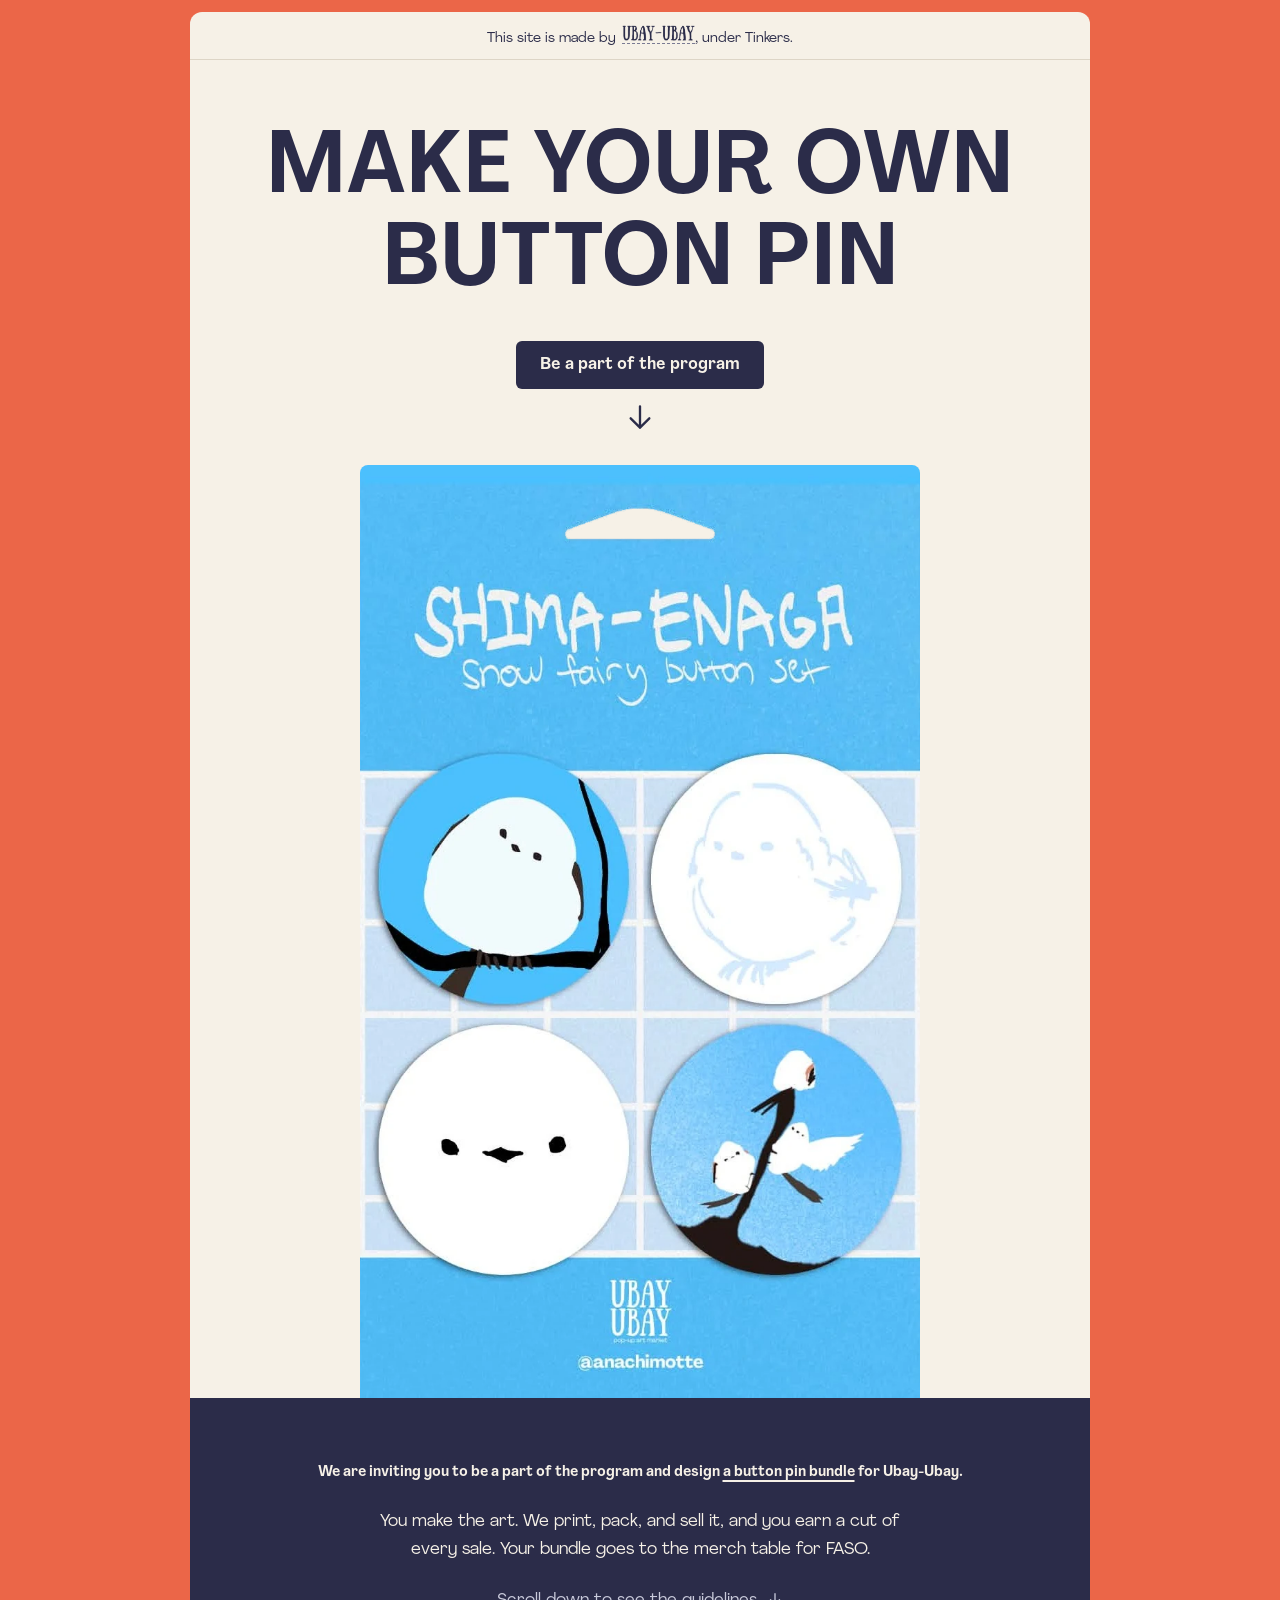
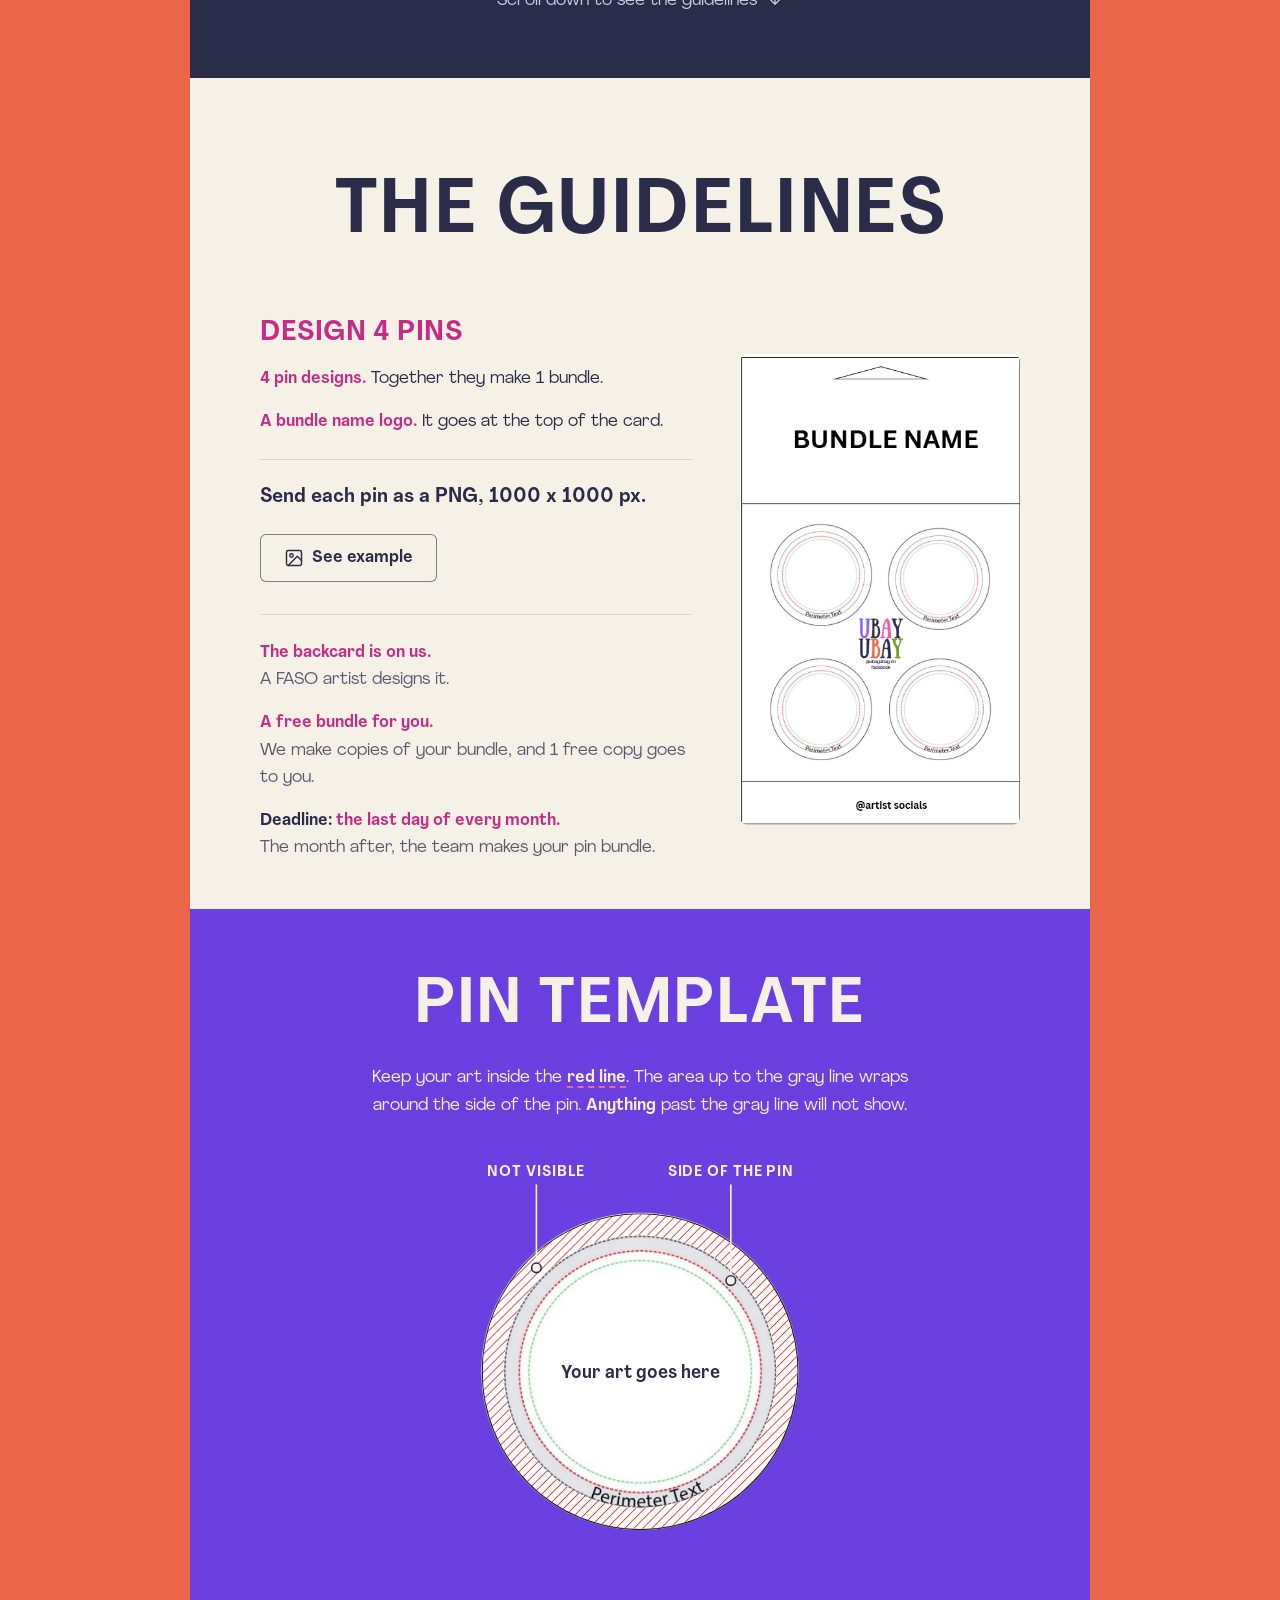
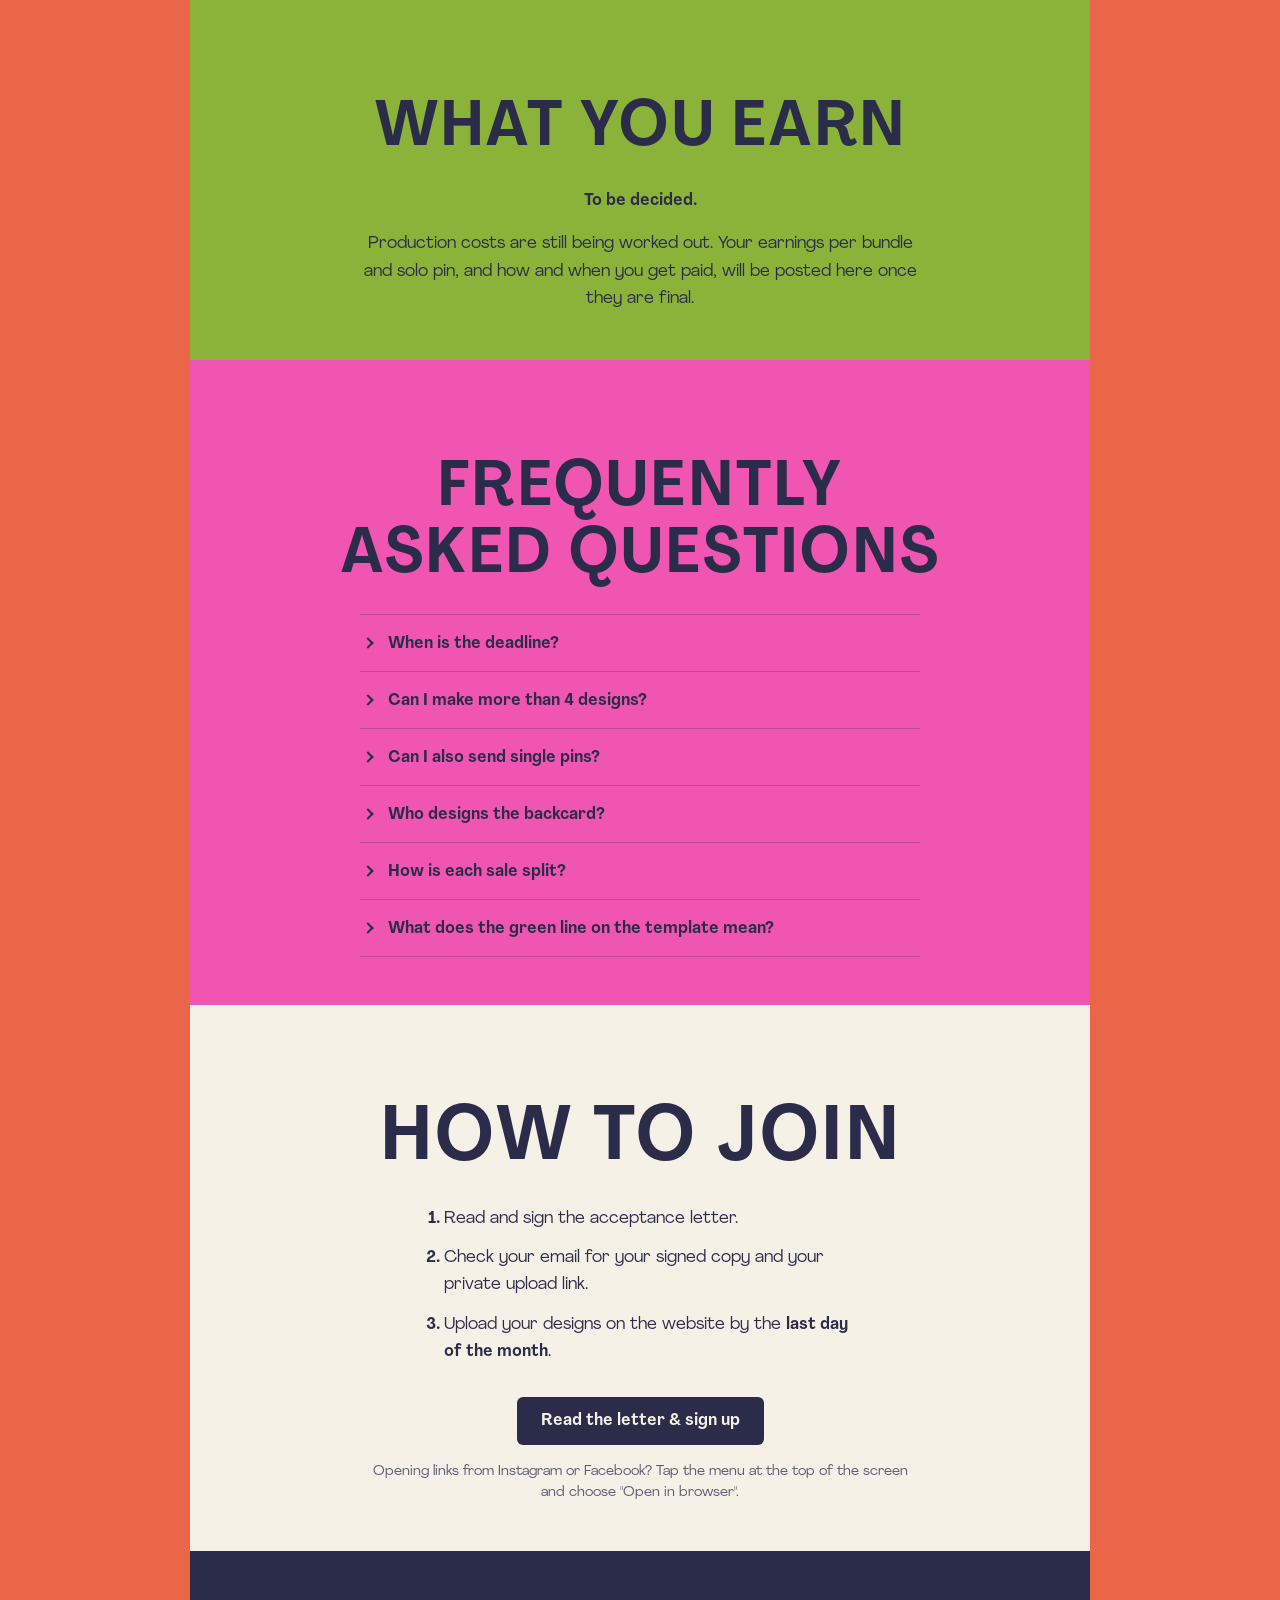
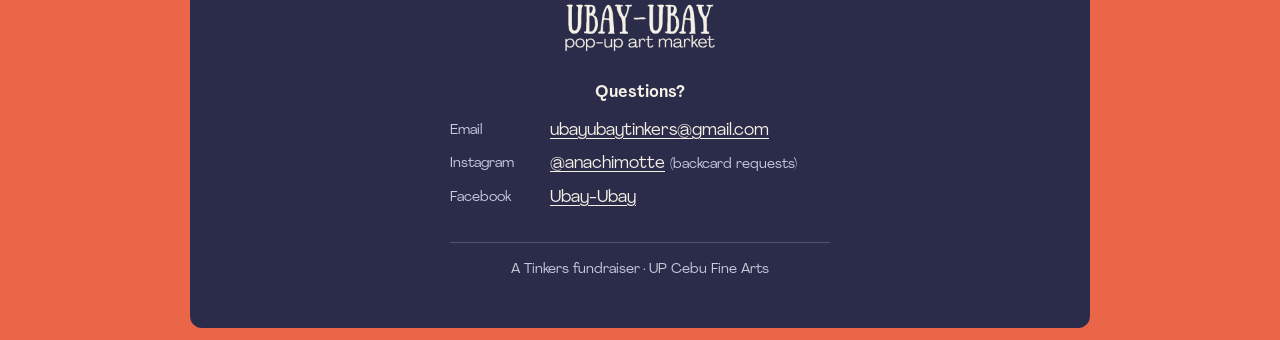
==== commit acc13549: "What you earn: replace the table with a to-be-decided note while production costs are worked out Co-" ====
--- a/index.html
+++ b/index.html
@@ -209,24 +209,12 @@
     <section class="zone zone-color zone-green" id="earnings" aria-labelledby="earnings-title">
       <div class="topic column reveal">
         <h3 id="earnings-title" class="section-title">What you earn</h3>
-        <!-- EDIT: Earnings. Also in the FAQ ("How is each sale split?"). Change both. -->
-        <div class="table-wrap">
-          <table>
-            <thead>
-              <tr>
-                <th scope="col">Item</th>
-                <th scope="col" class="num">Sold for</th>
-                <th scope="col" class="num">You get</th>
-              </tr>
-            </thead>
-            <tbody>
-              <tr><th scope="row">Bundle (4 pins)</th><td class="num">₱240</td><td class="num">₱100</td></tr>
-              <tr><th scope="row">Solo pin</th><td class="num">₱50</td><td class="num">₱10</td></tr>
-            </tbody>
-          </table>
-        </div>
-        <p><strong>We make copies of your bundle, and 1 free copy goes to you.</strong></p>
-        <p class="small">Payout timing and method <span class="tbd">[to be decided]</span></p>
+        <!-- EDIT: Earnings. Still to be decided. Once set, also update the FAQ ("How is each sale split?"). -->
+        <p><strong>To be decided.</strong></p>
+        <p>
+          Production costs are still being worked out. Your earnings per bundle and solo pin,
+          and how and when you get paid, will be posted here once they are final.
+        </p>
       </div>
     </section>
 
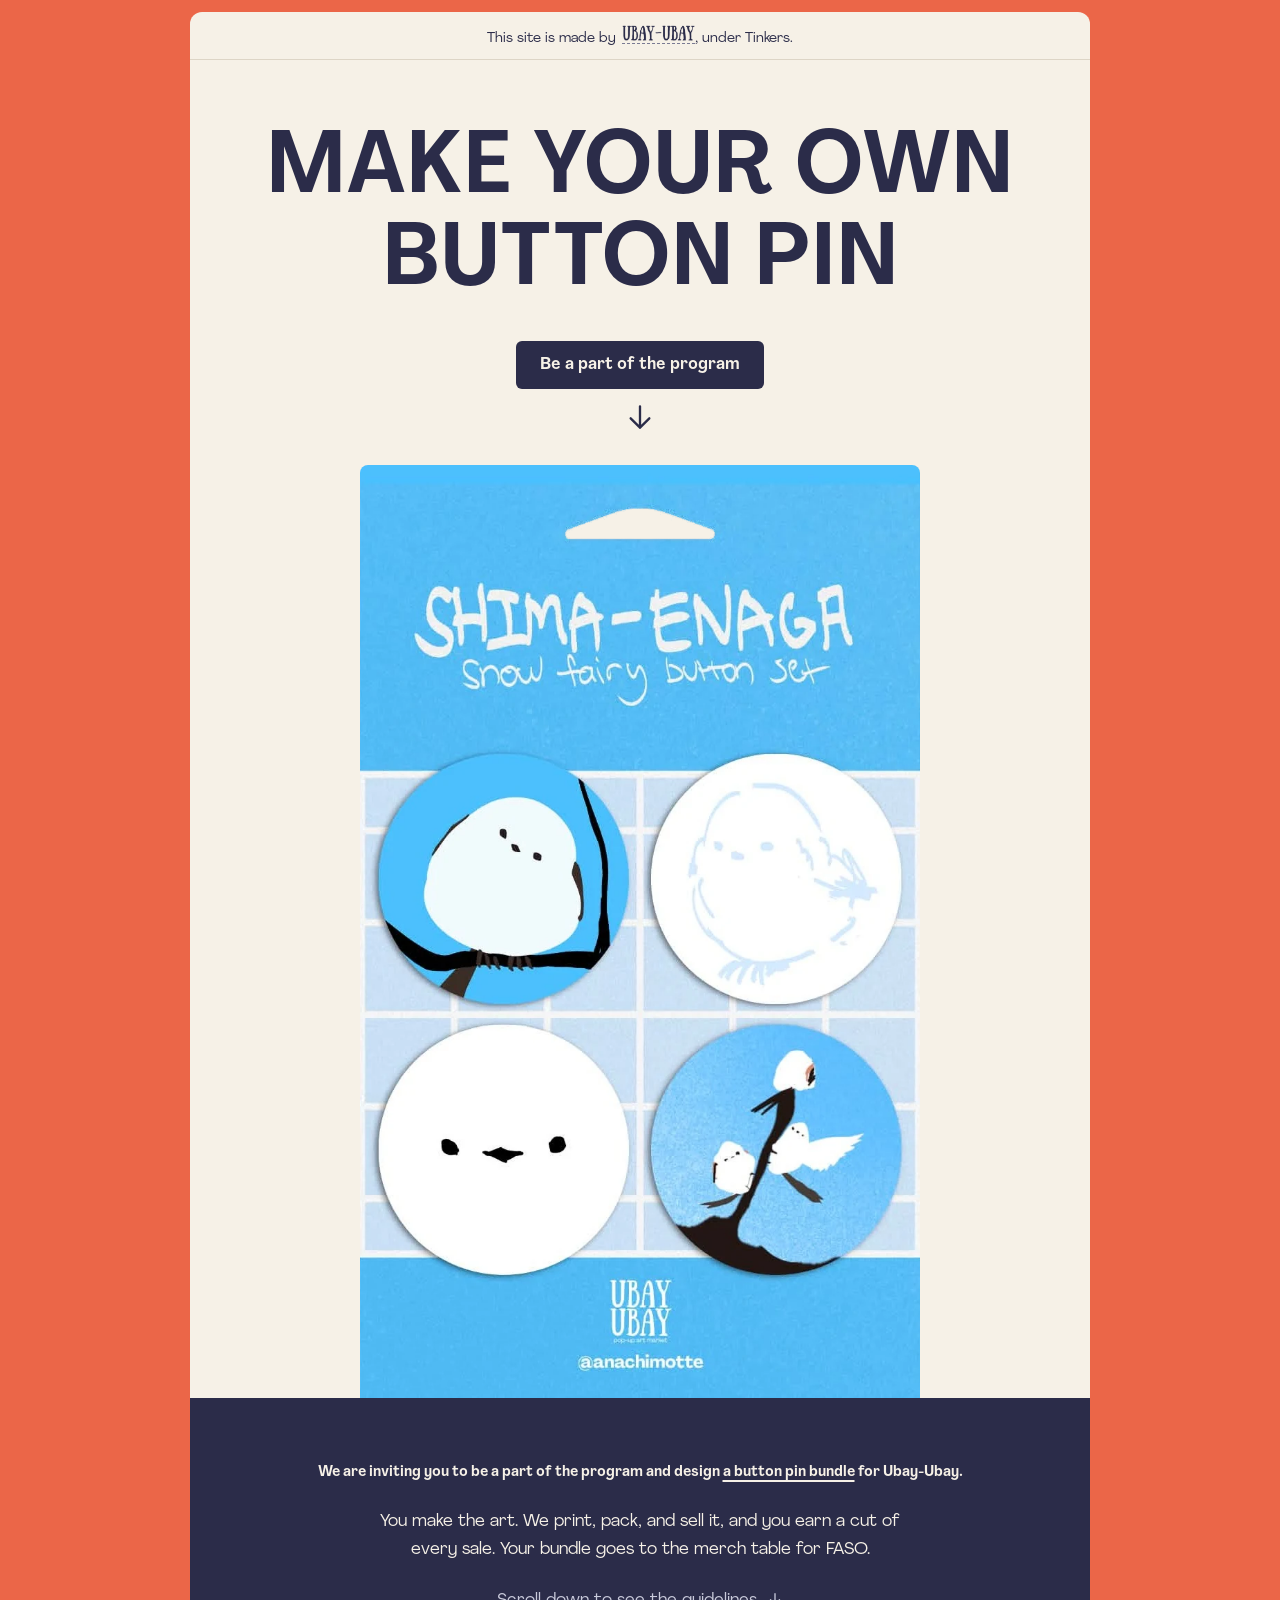
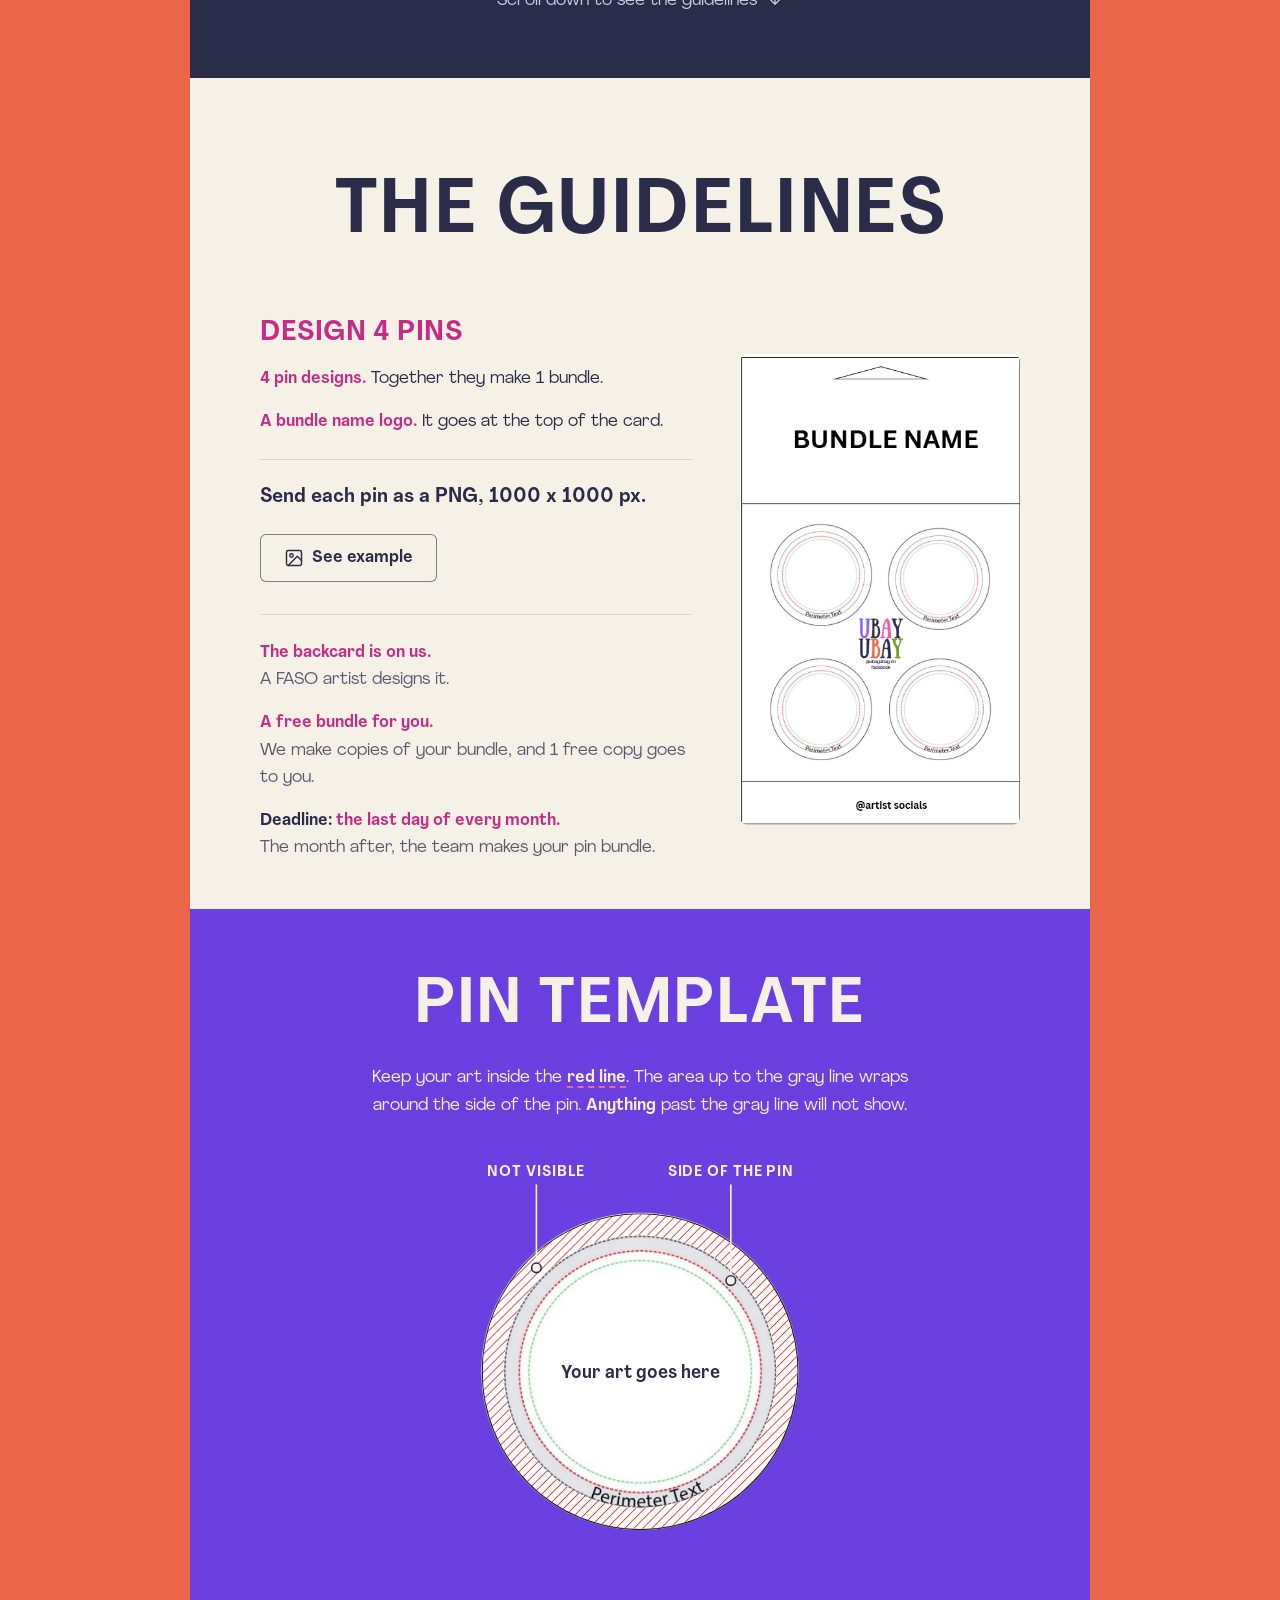
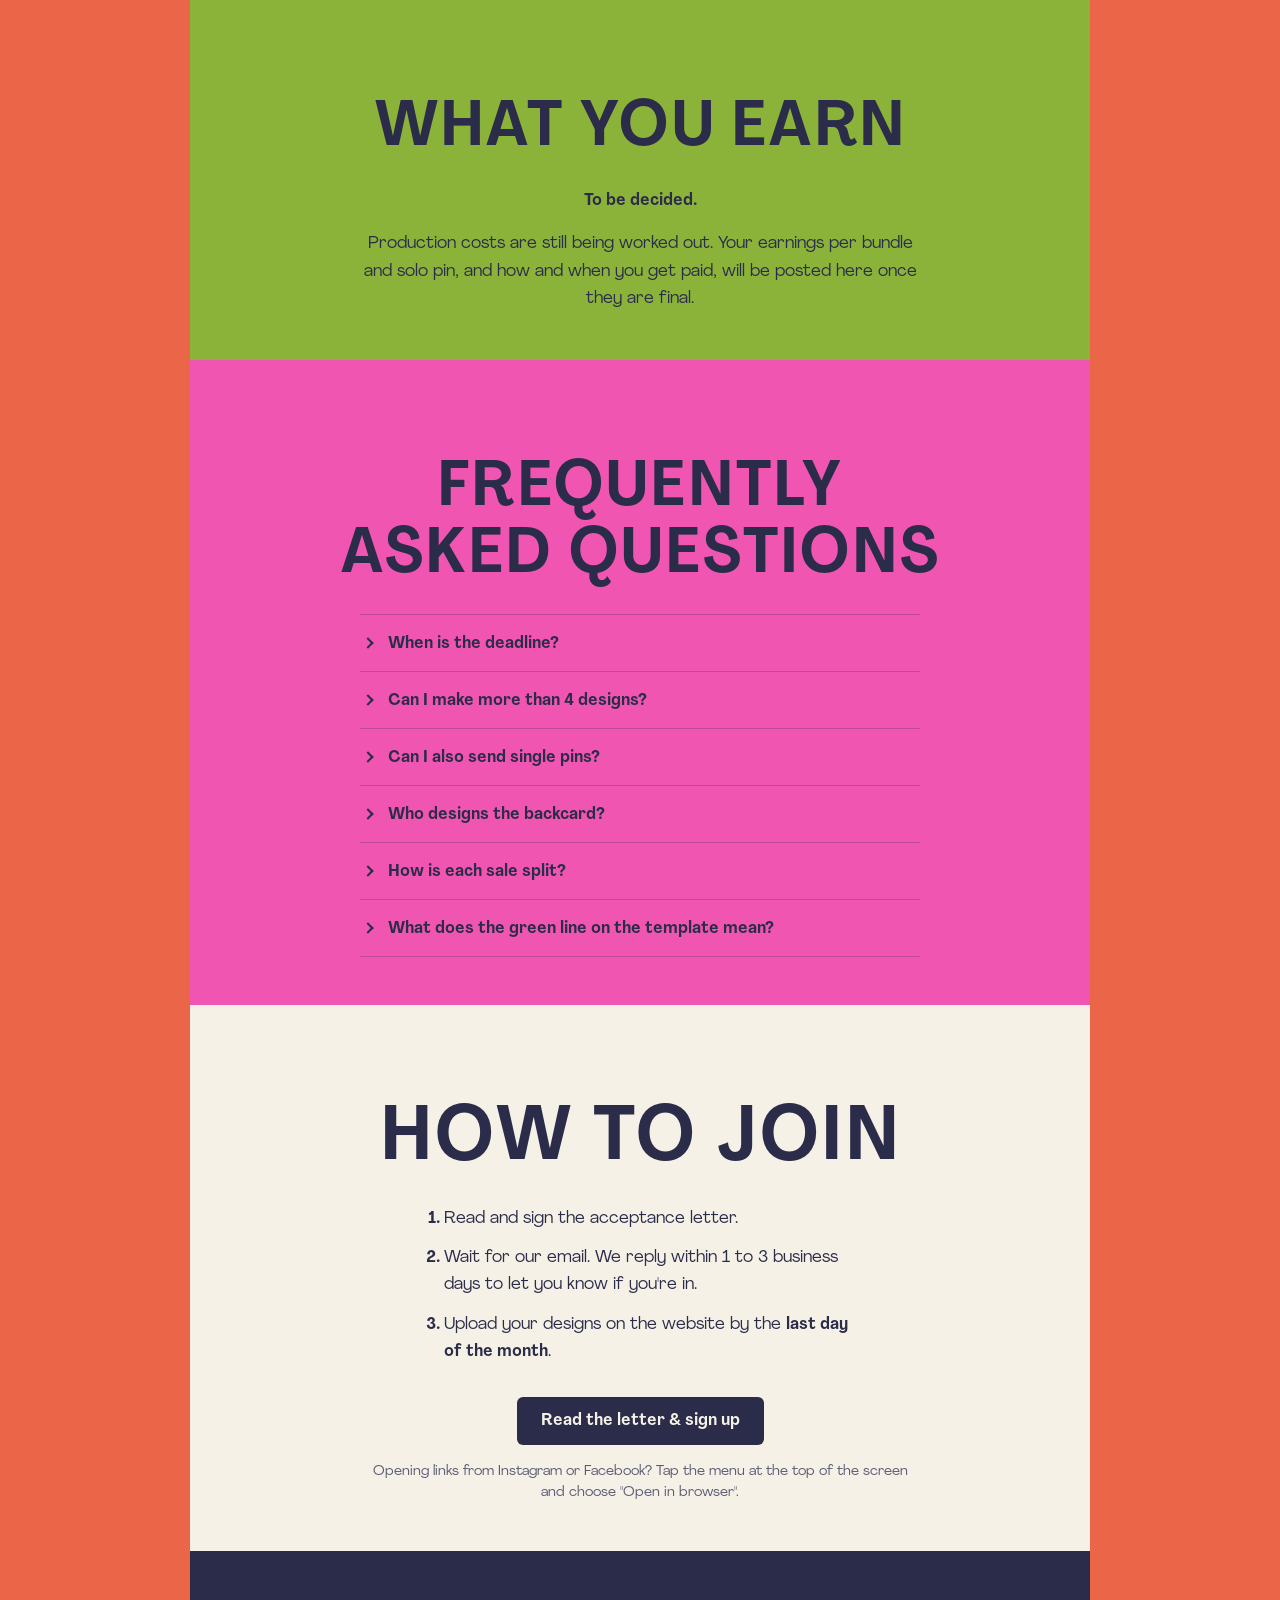
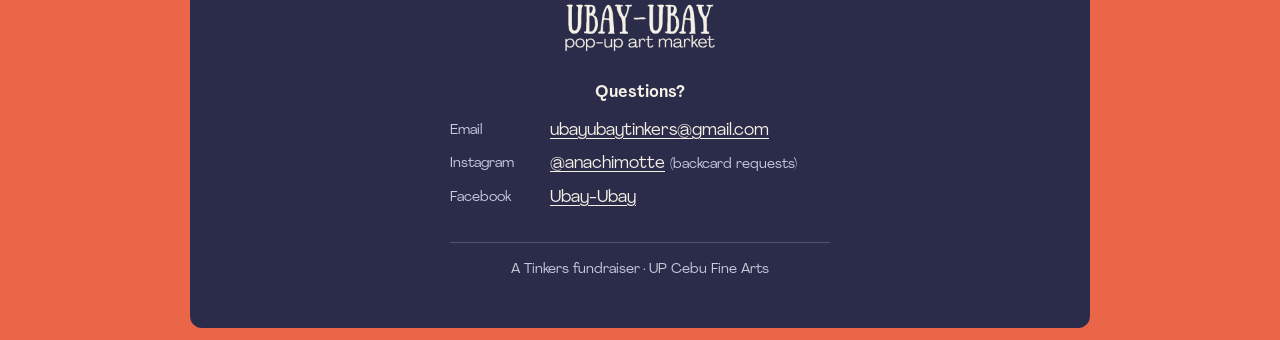
==== commit 91bd0189: "Thank-you popup after signing, and reply-within-3-days wording After a successful send, a popup than" ====
--- a/index.html
+++ b/index.html
@@ -8,10 +8,10 @@
   <meta name="description" content="Ubay-Ubay is inviting artists to design a button pin bundle for the FASO merch table. You make the art. We print, pack, and sell it. You earn a cut of every sale. Submissions close at the end of every month.">
   <!-- EDIT: When you change styles.css or script.js, raise the ?v= number here AND on the other page.
        It makes browsers load the new file instead of an old saved copy. -->
-  <link rel="stylesheet" href="styles.css?v=57">
+  <link rel="stylesheet" href="styles.css?v=59">
   <!-- Turns on the scroll animations. Skipped for people who turned on "reduce motion". -->
   <script>if ('IntersectionObserver' in window && matchMedia('(prefers-reduced-motion: no-preference)').matches) document.documentElement.classList.add('js-reveal')</script>
-  <script src="script.js?v=23" defer></script>
+  <script src="script.js?v=26" defer></script>
 </head>
 <body>
 
@@ -332,7 +332,7 @@
       <!-- EDIT: Deadline. It also appears under "Design 4 pins" and in the FAQ. -->
       <ol class="steps">
         <li>Read and sign the acceptance letter.</li>
-        <li>Check your email for your signed copy and your private upload link.</li>
+        <li>Wait for our email. We reply within 1 to 3 business days to let you know if you're in.</li>
         <li>
           Upload your designs on the website by the <strong>last day of the month</strong>.
         </li>
--- a/styles.css
+++ b/styles.css
@@ -1279,20 +1279,118 @@
   cursor: pointer;
 }
 
+/* The signature pad: a canvas. touch-action: none lets a finger draw instead of scrolling the page. */
 .signature-box {
+  display: block;
+  width: 100%;
   height: 160px;
   border: 1px dashed var(--color-control);
   border-radius: var(--radius-panel);
   background: var(--color-surface);
+  touch-action: none;
+  cursor: crosshair;
 }
 
 .signature-actions {
   margin: 0;
+}
+
+/* Problems to fix: red text under the field, and a red border on the field */
+.field-error {
+  margin: 0;
+  color: var(--color-error);
+  font-size: var(--size-small);
+  font-weight: 700;
+  line-height: 1.5;
+}
+
+.field-error:empty {
+  display: none;
+}
+
+.check .field-error {
+  grid-column: 2;
+}
+
+input[aria-invalid="true"],
+input[aria-invalid="true"]:hover,
+.signature-box[aria-invalid="true"] {
+  border-color: var(--color-error);
+}
+
+.check input[aria-invalid="true"] {
+  outline: 2px solid var(--color-error);
+  outline-offset: 1px;
 }
 
 .form-status {
   margin-top: var(--space-3);
   text-align: center;
+}
+
+.form-status.is-error {
+  color: var(--color-error);
+  font-weight: 700;
+}
+
+/* "Test mode" line under the intro. Delete it in sign-up.html when the letter is final. */
+.test-note {
+  margin: calc(-1 * var(--space-4)) 0 var(--space-8);
+  color: var(--color-error);
+  font-size: var(--size-small);
+  font-weight: 700;
+  text-align: center;
+}
+
+/* Shown after the letter is sent */
+.signup-done[hidden] {
+  display: none;
+}
+
+.signup-done {
+  padding: var(--space-6);
+  border: 1px solid var(--color-line);
+  border-radius: var(--radius-panel);
+  background: var(--color-surface);
+  scroll-margin-top: calc(var(--header-height) + var(--space-4));
+}
+
+.signup-done:focus {
+  outline: none;
+}
+
+.done-title {
+  margin-bottom: var(--space-4);
+}
+
+.done-summary {
+  display: grid;
+  gap: var(--space-2);
+  margin: var(--space-6) 0;
+  font-size: var(--size-small);
+}
+
+.done-summary > div {
+  display: grid;
+  grid-template-columns: 112px 1fr;
+  gap: var(--space-3);
+}
+
+.done-summary dt {
+  color: var(--color-text-2);
+}
+
+.done-summary dd {
+  margin: 0;
+  overflow-wrap: anywhere;
+}
+
+.done-actions {
+  display: flex;
+  flex-wrap: wrap;
+  align-items: center;
+  gap: var(--space-4);
+  margin: var(--space-6) 0 0;
 }
 
 .trap {
@@ -1406,3 +1504,32 @@
     animation-duration: 0ms !important;
   }
 }
+
+/* The thank-you popup after signing. It reuses the example popup's frame. */
+.thanks-dialog .example-dialog-inner {
+  padding: var(--space-6);
+  text-align: left;
+}
+
+.thanks-dialog .example-dialog-title {
+  font-size: var(--size-heading);
+  line-height: 1.1;
+}
+
+.thanks-dialog .example-dialog-head {
+  align-items: flex-start;
+  margin-bottom: var(--space-4);
+}
+
+/* The X lines up with the first line of the title */
+.thanks-dialog .example-dialog-close {
+  margin: calc(-1 * var(--space-2)) calc(-1 * var(--space-2)) 0 0;
+}
+
+.thanks-dialog .example-dialog-inner > p {
+  margin: 0 0 var(--space-4);
+}
+
+.thanks-dialog .example-dialog-inner > form:last-child {
+  margin: var(--space-6) 0 0;
+}
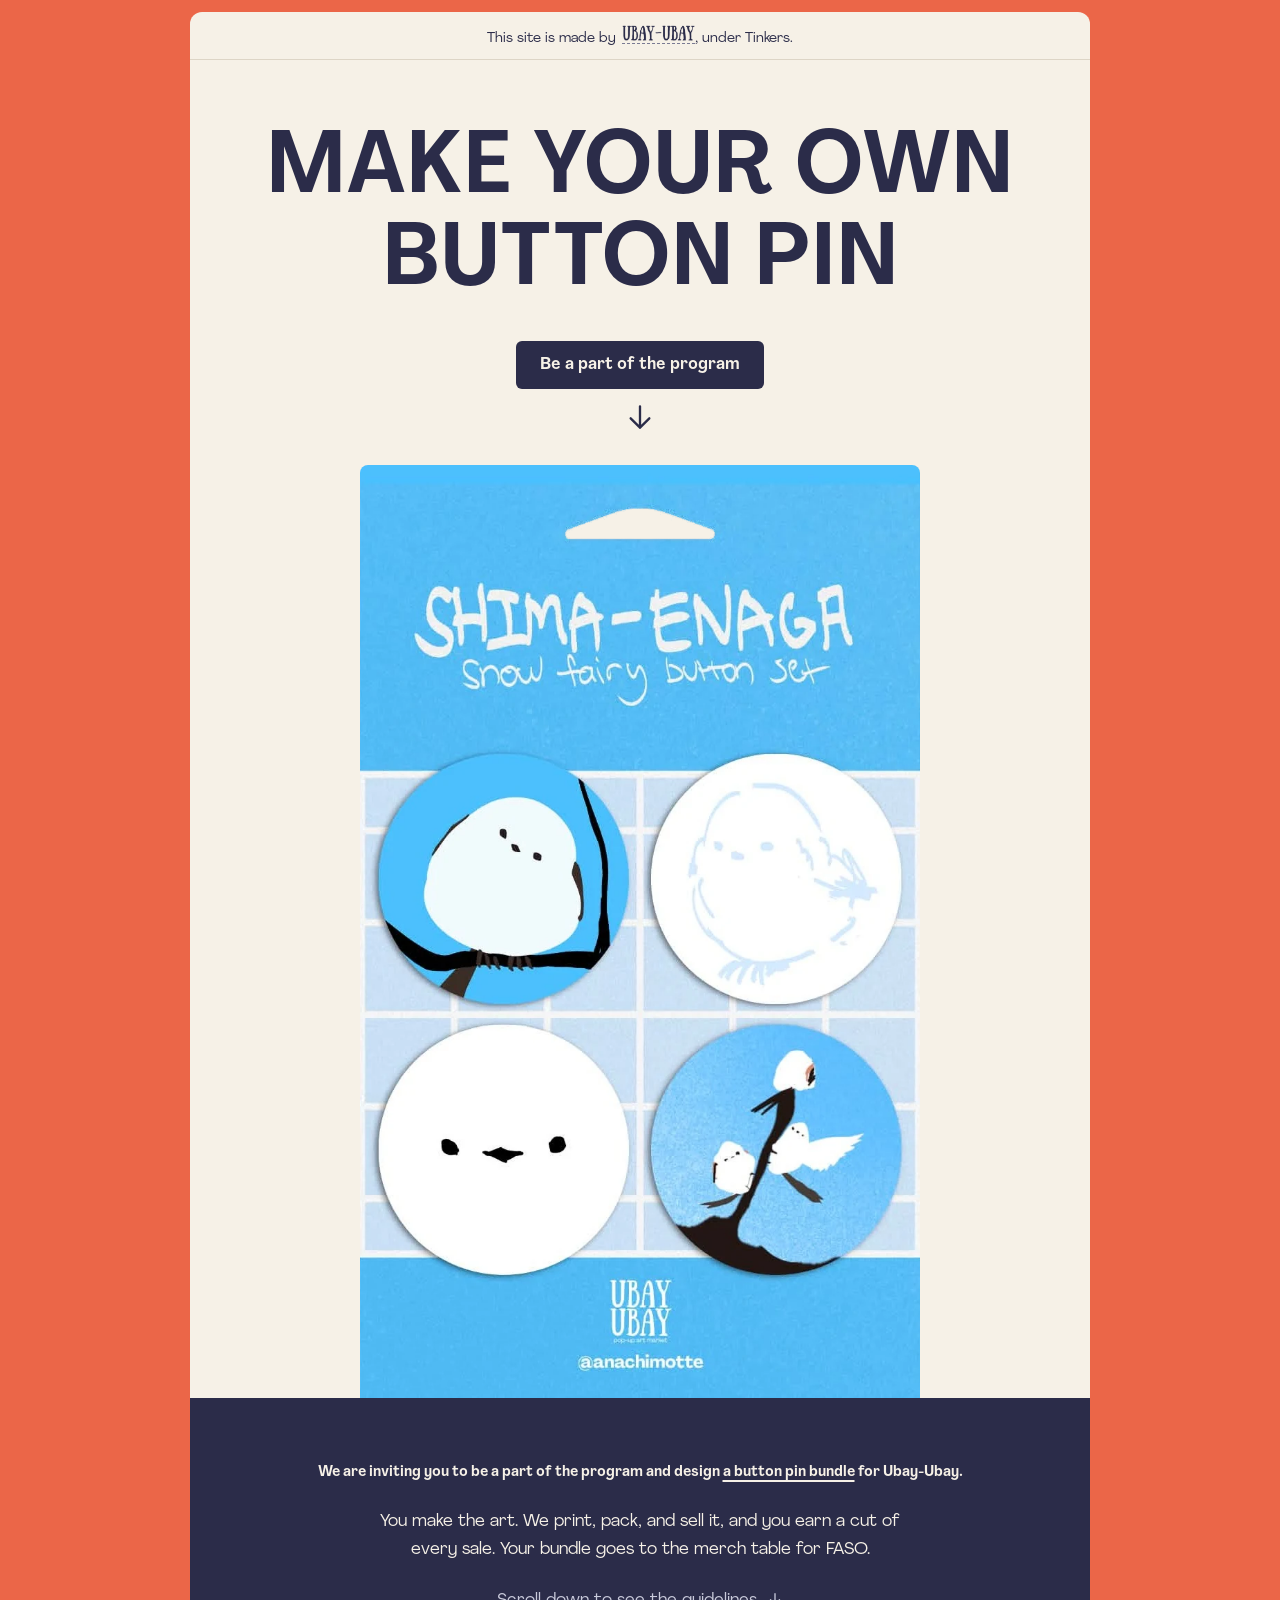
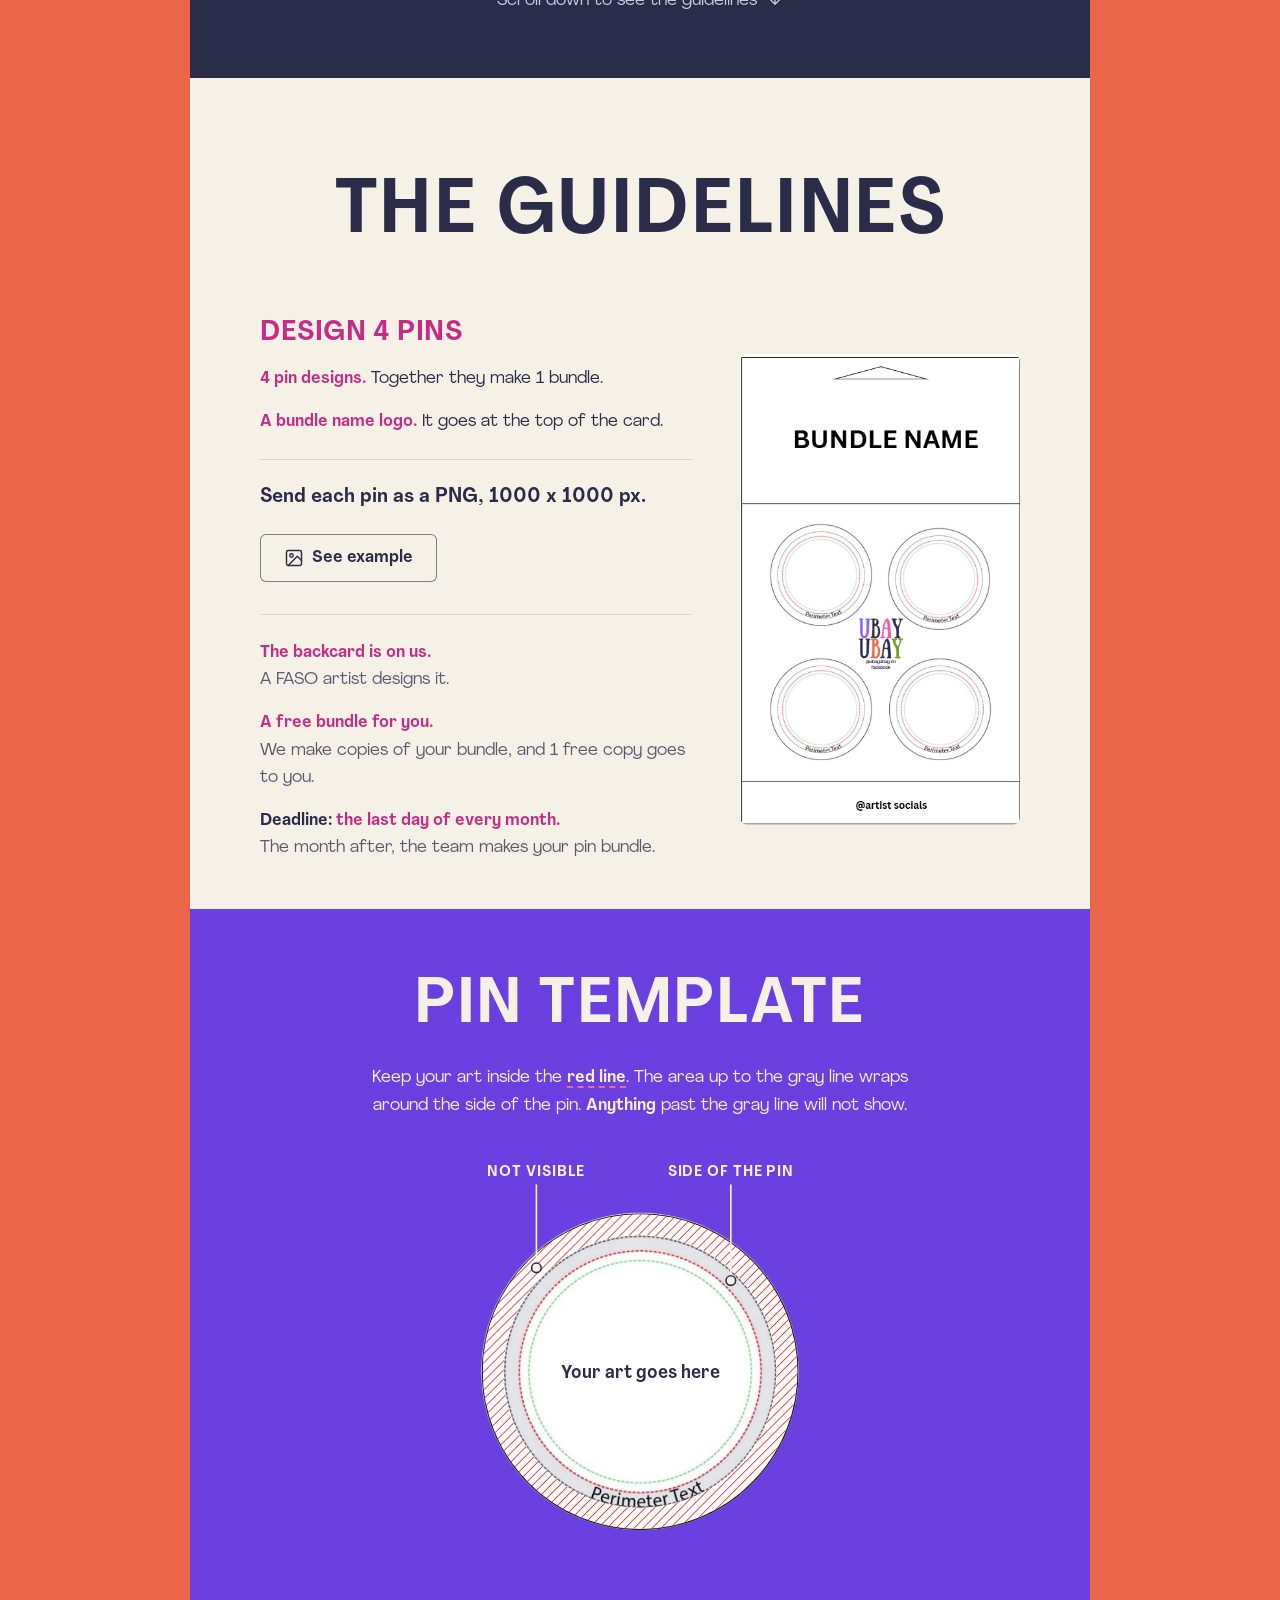
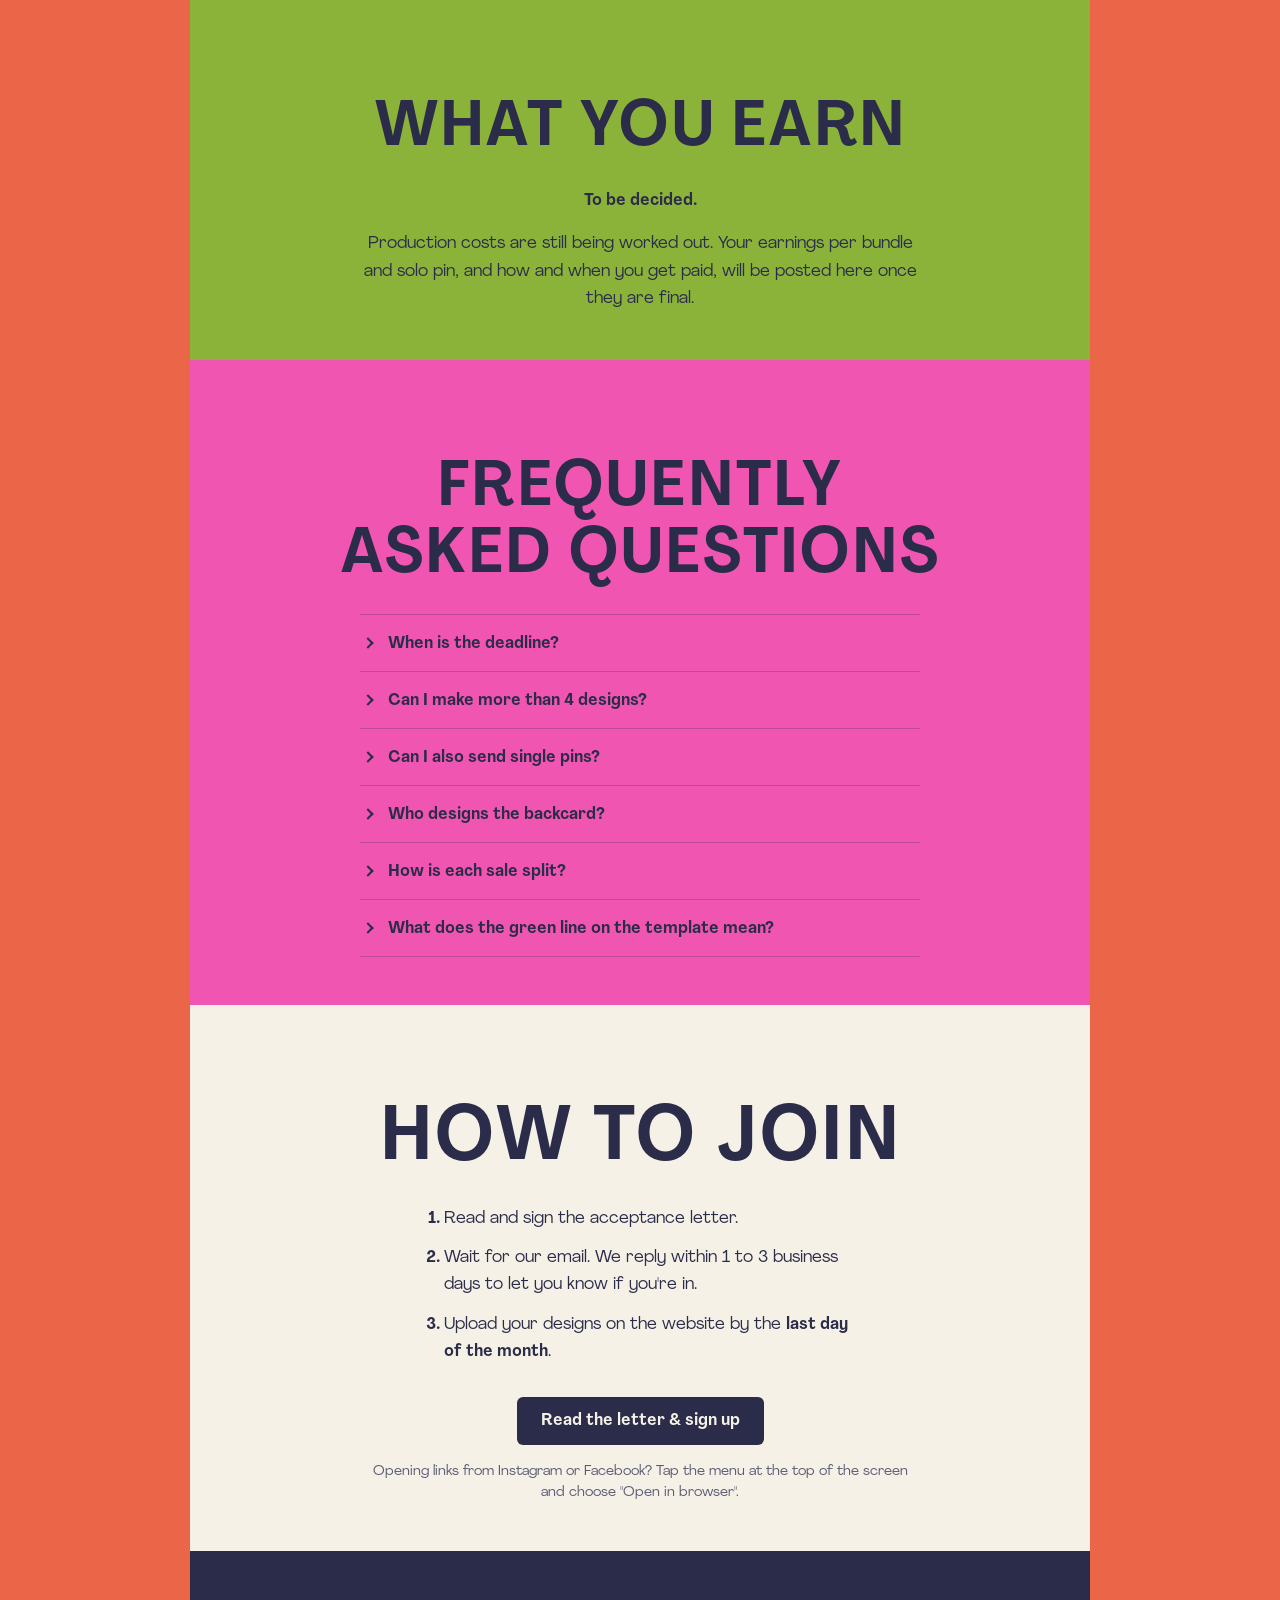
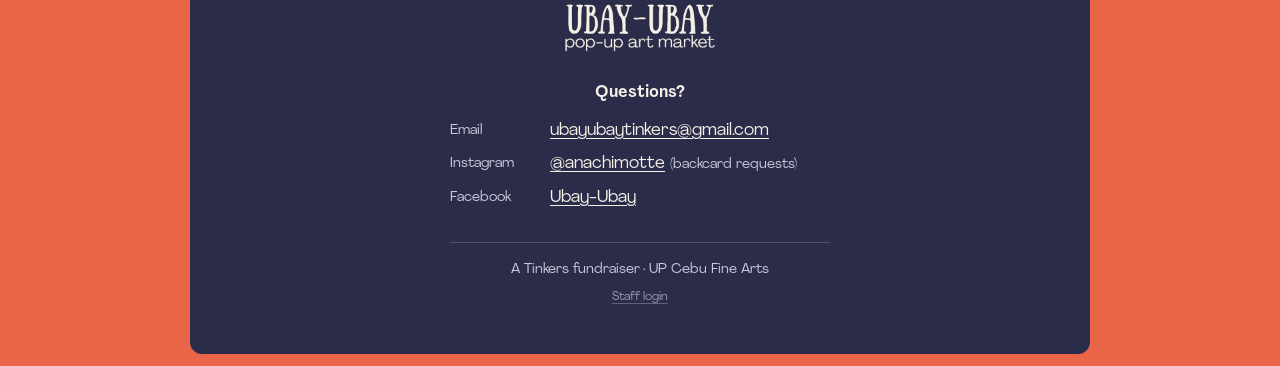
==== commit 91bd4896: "Staff dashboard, Staff login link, and a two-column sign-up page - Footer on every page gets a quiet" ====
--- a/index.html
+++ b/index.html
@@ -8,10 +8,10 @@
   <meta name="description" content="Ubay-Ubay is inviting artists to design a button pin bundle for the FASO merch table. You make the art. We print, pack, and sell it. You earn a cut of every sale. Submissions close at the end of every month.">
   <!-- EDIT: When you change styles.css or script.js, raise the ?v= number here AND on the other page.
        It makes browsers load the new file instead of an old saved copy. -->
-  <link rel="stylesheet" href="styles.css?v=59">
+  <link rel="stylesheet" href="styles.css?v=61">
   <!-- Turns on the scroll animations. Skipped for people who turned on "reduce motion". -->
   <script>if ('IntersectionObserver' in window && matchMedia('(prefers-reduced-motion: no-preference)').matches) document.documentElement.classList.add('js-reveal')</script>
-  <script src="script.js?v=26" defer></script>
+  <script src="script.js?v=28" defer></script>
 </head>
 <body>
 
@@ -389,6 +389,8 @@
       </div>
     </dl>
     <p class="footer-credit">A Tinkers fundraiser · UP Cebu Fine Arts</p>
+    <!-- The staff page (password protected). Quiet on purpose: artists don't need it. -->
+    <p class="footer-staff"><a href="admin.html">Staff login</a></p>
   </div>
 </footer>
 
--- a/styles.css
+++ b/styles.css
@@ -1198,7 +1198,7 @@
 }
 
 .letter {
-  max-height: 320px;
+  max-height: 60vh;
   overflow-y: auto;
   margin-bottom: var(--space-12);
   padding: var(--space-6);
@@ -1242,7 +1242,9 @@
 }
 
 input[type="text"],
-input[type="email"] {
+input[type="email"],
+input[type="password"],
+input[type="search"] {
   width: 100%;
   min-height: 48px;
   padding: var(--space-3);
@@ -1254,7 +1256,9 @@
 }
 
 input[type="text"]:hover,
-input[type="email"]:hover {
+input[type="email"]:hover,
+input[type="password"]:hover,
+input[type="search"]:hover {
   border-color: var(--color-text-2);
 }
 
@@ -1295,6 +1299,49 @@
   margin: 0;
 }
 
+/* Lines "Clear signature" up with the edge of the box above it */
+.signature-actions .button-ghost {
+  margin-left: calc(-1 * var(--space-3));
+}
+
+/* The sign-up page sits on a wider sheet. On computers the letter and the form
+   sit side by side, and the letter panel is exactly as tall as the form, so both
+   end at "Sign and send". Phones and small windows stack them. */
+.page-wide {
+  --page-width: 1120px;
+}
+
+.signup-column {
+  max-width: calc(1040px + 2 * var(--gutter));
+}
+
+.signup .signup-intro,
+.signup .test-note {
+  max-width: 560px;
+  margin-left: auto;
+  margin-right: auto;
+}
+
+@container (min-width: 900px) {
+  .signup-grid {
+    display: grid;
+    grid-template-columns: minmax(0, 1.1fr) minmax(0, 1fr);
+    gap: var(--space-12);
+  }
+
+  .signup-letter-col {
+    position: relative;
+    min-height: 480px;
+  }
+
+  .signup-letter-col .letter {
+    position: absolute;
+    inset: 0;
+    max-height: none;
+    margin-bottom: 0;
+  }
+}
+
 /* Problems to fix: red text under the field, and a red border on the field */
 .field-error {
   margin: 0;
@@ -1475,6 +1522,21 @@
   border-top: 1px solid rgba(246, 241, 231, 0.2);
 }
 
+/* "Staff login": the quietest thing on the page */
+.site-footer .footer-staff {
+  margin: var(--space-2) 0 0;
+  font-size: 12px;
+}
+
+.site-footer .footer-staff a {
+  color: #9a9bb3;
+  text-decoration-color: rgba(154, 155, 179, 0.5);
+}
+
+.site-footer .footer-staff a:hover {
+  color: var(--color-cream);
+}
+
 
 /* ---------- Scroll animations ----------
    Turned on by the small script in the <head> of index.html (class "js-reveal").
@@ -1533,3 +1595,715 @@
 .thanks-dialog .example-dialog-inner > form:last-child {
   margin: var(--space-6) 0 0;
 }
+
+
+/* ---------- Upload page (upload.html) ---------- */
+
+.upload-section {
+  margin-bottom: var(--space-12);
+}
+
+.upload-title {
+  font-size: var(--size-body);
+  letter-spacing: 0;
+  margin-bottom: var(--space-3);
+}
+
+.upload-section > .hint {
+  margin: 0 0 var(--space-6);
+}
+
+.upload-panel {
+  padding: var(--space-6);
+  border: 1px solid var(--color-line);
+  border-radius: var(--radius-panel);
+  background: var(--color-surface);
+}
+
+.upload-panel p:last-child {
+  margin-bottom: 0;
+}
+
+.upload-mine {
+  margin: 0;
+}
+
+/* The 5 file pickers: square tiles that show the picked picture */
+.slots {
+  display: grid;
+  grid-template-columns: repeat(auto-fill, minmax(96px, 1fr));
+  gap: var(--space-3);
+  margin-bottom: var(--space-6);
+}
+
+.slot {
+  position: relative;
+  display: grid;
+  gap: var(--space-1);
+  font-weight: 400;
+  cursor: pointer;
+}
+
+/* The real file input sits invisibly over the tile, so tapping anywhere opens the picker */
+.slot-input {
+  position: absolute;
+  inset: 0;
+  width: 100%;
+  height: 100%;
+  opacity: 0;
+  cursor: pointer;
+}
+
+.slot-preview {
+  display: block;
+  aspect-ratio: 1;
+  overflow: hidden;
+  border: 1px dashed var(--color-control);
+  border-radius: var(--radius-panel);
+  background: var(--color-surface);
+}
+
+.slot-preview img {
+  display: block;
+  width: 100%;
+  height: 100%;
+  object-fit: contain;
+}
+
+.slot:hover .slot-preview {
+  border-color: var(--color-text);
+}
+
+.slot:focus-within .slot-preview {
+  outline: 2px solid var(--color-focus);
+  outline-offset: 2px;
+}
+
+.slot.is-ready .slot-preview,
+.slot.is-sent .slot-preview {
+  border-style: solid;
+}
+
+.slot.is-error .slot-preview {
+  border: 1px solid var(--color-error);
+}
+
+.slot-name {
+  font-size: var(--size-small);
+  font-weight: 700;
+}
+
+.slot-state {
+  color: var(--color-text-2);
+  font-size: var(--size-small);
+  line-height: 1.3;
+}
+
+.slot.is-error .slot-state {
+  color: var(--color-error);
+  font-weight: 700;
+}
+
+input[type="file"] {
+  max-width: 100%;
+  font: inherit;
+  font-size: var(--size-small);
+}
+
+input[type="file"]::file-selector-button {
+  min-height: 40px;
+  margin-right: var(--space-3);
+  padding: var(--space-2) var(--space-4);
+  border: 0;
+  border-radius: var(--radius-control);
+  background: var(--color-surface);
+  box-shadow: inset 0 0 0 1px var(--color-control);
+  color: var(--color-text);
+  font: inherit;
+  font-weight: 700;
+  cursor: pointer;
+}
+
+input[type="file"]::file-selector-button:hover {
+  background: var(--color-well);
+}
+
+
+/* ---------- Staff page (admin.html) ----------
+   A full-screen work page: a navy top bar, 4 count tiles that are also filters,
+   a search box, and one row per sign-up that opens to show details and designs. */
+
+/* Text for screen readers only */
+.visually-hidden {
+  position: absolute;
+  width: 1px;
+  height: 1px;
+  overflow: hidden;
+  clip: rect(0 0 0 0);
+  white-space: nowrap;
+}
+
+/* The staff page fills the screen in cream, with no orange edges */
+html:has(body.staff),
+body.staff {
+  background: var(--color-page);
+}
+
+.staff-top {
+  position: sticky;
+  top: 0;
+  z-index: 5;
+  display: flex;
+  flex-wrap: wrap;
+  align-items: center;
+  gap: var(--space-4);
+  min-height: 64px;
+  padding: var(--space-2) var(--space-6);
+  background: var(--color-navy);
+  color: var(--color-cream);
+}
+
+.staff-brand {
+  display: inline-flex;
+}
+
+.staff-brand img {
+  display: block;
+  width: auto;
+  height: 36px;
+}
+
+.staff-top-label {
+  padding-left: var(--space-4);
+  border-left: 1px solid rgba(246, 241, 231, 0.3);
+  font-weight: 700;
+}
+
+.staff-top-user {
+  display: flex;
+  flex-wrap: wrap;
+  align-items: center;
+  gap: var(--space-2);
+  margin-left: auto;
+  font-size: var(--size-small);
+}
+
+.staff-top-user[hidden] {
+  display: none;
+}
+
+.staff-top-name {
+  margin-right: var(--space-2);
+  color: #c9cadb;
+}
+
+.staff-top-name strong {
+  color: var(--color-cream);
+}
+
+.staff-top-button {
+  min-height: 36px;
+  padding: var(--space-1) var(--space-3);
+  border: 1px solid rgba(246, 241, 231, 0.35);
+  border-radius: var(--radius-control);
+  background: transparent;
+  color: var(--color-cream);
+  font: inherit;
+  font-weight: 700;
+  cursor: pointer;
+}
+
+.staff-top-button:hover {
+  background: rgba(246, 241, 231, 0.1);
+}
+
+.staff-main {
+  max-width: 1200px;
+  margin: 0 auto;
+  padding: var(--space-8) var(--space-6) var(--space-16);
+}
+
+/* Log in */
+.staff-login {
+  max-width: 420px;
+  margin: var(--space-12) auto;
+  padding: var(--space-8);
+  border: 1px solid var(--color-line);
+  border-radius: var(--radius-card);
+  background: var(--color-surface);
+}
+
+.staff-login-title,
+.staff-title {
+  margin-bottom: var(--space-2);
+  font-size: var(--size-heading);
+}
+
+.staff-title {
+  margin-bottom: var(--space-6);
+}
+
+.staff-login .form {
+  margin-top: var(--space-6);
+}
+
+.staff-login-back {
+  margin: var(--space-6) 0 0;
+  text-align: center;
+}
+
+/* The 4 count tiles. The one that is on has a navy outline. */
+.stat-tiles {
+  display: grid;
+  grid-template-columns: repeat(4, minmax(0, 1fr));
+  gap: var(--space-4);
+}
+
+.stat-tile {
+  display: grid;
+  align-content: start;
+  gap: var(--space-1);
+  padding: var(--space-4) var(--space-6);
+  border: 0;
+  border-radius: var(--radius-panel);
+  background: var(--color-surface);
+  box-shadow: inset 0 0 0 1px var(--color-line);
+  color: var(--color-text);
+  font: inherit;
+  text-align: left;
+  cursor: pointer;
+  transition: box-shadow 120ms ease-out;
+}
+
+.stat-tile:hover {
+  box-shadow: inset 0 0 0 1px var(--color-control);
+}
+
+.stat-tile[aria-pressed="true"] {
+  box-shadow: inset 0 0 0 2px var(--color-navy);
+}
+
+.stat-label {
+  font-size: var(--size-small);
+  font-weight: 700;
+}
+
+.stat-value {
+  font-size: 40px;
+  font-weight: 700;
+  line-height: 1.1;
+  font-variant-numeric: tabular-nums;
+}
+
+.stat-note {
+  color: var(--color-text-2);
+  font-size: 13px;
+  line-height: 1.4;
+}
+
+.stat-tile.is-late .stat-note {
+  color: var(--color-error);
+  font-weight: 700;
+}
+
+/* Search and "Showing 3 of 8" */
+.staff-tools {
+  display: flex;
+  flex-wrap: wrap;
+  align-items: center;
+  gap: var(--space-3);
+  margin: var(--space-6) 0 var(--space-2);
+}
+
+.staff-search {
+  position: relative;
+  flex: 1 1 320px;
+  max-width: 480px;
+  color: var(--color-text-2);
+  font-weight: 400;
+}
+
+.staff-search svg {
+  position: absolute;
+  top: 50%;
+  left: var(--space-3);
+  transform: translateY(-50%);
+  pointer-events: none;
+}
+
+.staff-search input {
+  min-height: 44px;
+  padding-left: 40px;
+  font-size: var(--size-small);
+}
+
+.staff-showing {
+  margin: 0 0 0 auto;
+}
+
+.admin-status {
+  min-height: 1.5em;
+  margin: 0 0 var(--space-3);
+  text-align: left;
+}
+
+.small.is-error {
+  color: var(--color-error);
+  font-weight: 700;
+}
+
+/* The list: one bordered table, a row per artist */
+.srows {
+  overflow: hidden;
+  border: 1px solid var(--color-line);
+  border-radius: var(--radius-panel);
+  background: var(--color-surface);
+}
+
+.srows:has(.staff-empty) {
+  border: 0;
+  background: none;
+}
+
+.srow-titles,
+.srow-head {
+  display: grid;
+  grid-template-columns: minmax(150px, 1.3fr) minmax(120px, 1.1fr) minmax(150px, 1.4fr) 72px 104px 72px 20px;
+  gap: var(--space-4);
+  align-items: center;
+  padding: 0 var(--space-6);
+}
+
+.srow-titles {
+  min-height: 40px;
+  border-bottom: 1px solid var(--color-line);
+  background: var(--color-well);
+  color: var(--color-text-2);
+  font-size: 12px;
+  font-weight: 700;
+}
+
+.srow + .srow {
+  border-top: 1px solid var(--color-line);
+}
+
+.srow-head {
+  width: 100%;
+  min-height: 56px;
+  border: 0;
+  background: transparent;
+  color: var(--color-text);
+  font: inherit;
+  font-size: 15px;
+  line-height: 1.4;
+  text-align: left;
+  cursor: pointer;
+}
+
+.srow-head:hover,
+.srow.is-open .srow-head {
+  background: rgba(43, 44, 73, 0.04);
+}
+
+.srow-head:focus-visible {
+  outline-offset: -2px;
+}
+
+.srow-artist {
+  display: flex;
+  flex-wrap: wrap;
+  align-items: center;
+  gap: var(--space-2);
+  min-width: 0;
+}
+
+.srow-artist strong {
+  overflow-wrap: anywhere;
+}
+
+.srow-full,
+.srow-email {
+  overflow: hidden;
+  text-overflow: ellipsis;
+  white-space: nowrap;
+}
+
+.srow-email {
+  color: var(--color-text-2);
+}
+
+.srow-date,
+.srow-wait {
+  font-variant-numeric: tabular-nums;
+}
+
+.srow-wait.is-late {
+  color: var(--color-error);
+  font-weight: 700;
+}
+
+.srow-chevron {
+  display: inline-flex;
+  color: var(--color-text-2);
+  transition: transform 150ms ease-out;
+}
+
+.srow.is-open .srow-chevron {
+  transform: rotate(180deg);
+}
+
+.srow-body {
+  padding: var(--space-2) var(--space-6) var(--space-6);
+  background: rgba(43, 44, 73, 0.04);
+}
+
+.srow-body[hidden] {
+  display: none;
+}
+
+/* Grey placeholder rows while the list loads */
+.srow-skeleton {
+  height: 56px;
+  margin: var(--space-3) var(--space-6);
+  border-radius: var(--radius-control);
+  background: var(--color-well);
+}
+
+.srow-skeleton + .srow-skeleton {
+  border-top: 0;
+}
+
+/* Phones: each row becomes two lines, artist and status on top, name and wait below */
+@media (max-width: 760px) {
+  .staff-top {
+    padding: var(--space-2) var(--space-4);
+  }
+
+  .staff-top-name {
+    display: none;
+  }
+
+  .staff-main {
+    padding: var(--space-6) var(--space-4) var(--space-12);
+  }
+
+  .stat-tiles {
+    grid-template-columns: repeat(2, minmax(0, 1fr));
+    gap: var(--space-3);
+  }
+
+  .stat-tile {
+    padding: var(--space-3) var(--space-4);
+  }
+
+  .stat-value {
+    font-size: 32px;
+  }
+
+  .staff-showing {
+    margin-left: 0;
+  }
+
+  .srow-titles {
+    display: none;
+  }
+
+  .srow-head {
+    grid-template-columns: minmax(0, 1fr) auto 20px;
+    grid-template-areas:
+      "artist status chevron"
+      "full wait chevron";
+    gap: var(--space-1) var(--space-3);
+    padding: var(--space-3) var(--space-4);
+  }
+
+  .srow-artist { grid-area: artist; }
+  .srow-full { grid-area: full; color: var(--color-text-2); font-size: var(--size-small); }
+  .srow-status { grid-area: status; justify-self: end; }
+  .srow-wait { grid-area: wait; justify-self: end; font-size: var(--size-small); }
+  .srow-chevron { grid-area: chevron; }
+
+  .srow-email,
+  .srow-date {
+    display: none;
+  }
+
+  .srow-body {
+    padding: var(--space-2) var(--space-4) var(--space-6);
+  }
+}
+
+/* Details inside an open row */
+.staff-details {
+  display: grid;
+  gap: var(--space-1);
+  margin: var(--space-3) 0 var(--space-4);
+  font-size: var(--size-small);
+}
+
+.staff-details > div {
+  display: grid;
+  grid-template-columns: 64px 1fr;
+  align-items: center;
+  gap: var(--space-3);
+}
+
+.staff-details dt {
+  color: var(--color-text-2);
+}
+
+.staff-details dd {
+  margin: 0;
+  overflow-wrap: anywhere;
+}
+
+.tag {
+  padding: 2px var(--space-2);
+  border-radius: 9999px;
+  background: var(--color-well);
+  font-size: 12px;
+  font-weight: 700;
+  line-height: 1.5;
+  white-space: nowrap;
+}
+
+.tag-accepted {
+  background: rgba(116, 158, 37, 0.22);
+}
+
+.tag-declined {
+  color: var(--color-text-2);
+}
+
+.tag-new {
+  background: rgba(235, 102, 72, 0.18);
+}
+
+.tag-test {
+  background: transparent;
+  box-shadow: inset 0 0 0 1px var(--color-error);
+  color: var(--color-error);
+}
+
+.button-small {
+  min-height: 32px;
+  padding: var(--space-1) var(--space-2);
+  font-size: var(--size-small);
+}
+
+.staff-actions {
+  display: flex;
+  flex-wrap: wrap;
+  align-items: center;
+  gap: var(--space-2);
+}
+
+.staff-actions .button {
+  min-height: 40px;
+  padding: var(--space-2) var(--space-4);
+  font-size: 15px;
+}
+
+.staff-decided {
+  flex-basis: 100%;
+  margin: 0;
+}
+
+.staff-replied {
+  display: inline-flex;
+  align-items: center;
+  gap: var(--space-2);
+  min-height: 40px;
+  margin-left: auto;
+  font-size: var(--size-small);
+  cursor: pointer;
+}
+
+.staff-replied input {
+  width: 20px;
+  height: 20px;
+  margin: 0;
+  accent-color: var(--color-accent);
+  cursor: pointer;
+}
+
+.staff-uploads {
+  margin-top: var(--space-4);
+  padding-top: var(--space-4);
+  border-top: 1px solid var(--color-line);
+}
+
+.staff-upload-line {
+  margin: 0 0 var(--space-2);
+  font-size: var(--size-small);
+}
+
+.thumbs {
+  display: grid;
+  grid-template-columns: repeat(auto-fill, minmax(104px, 1fr));
+  gap: var(--space-3);
+}
+
+.thumbs:not(:empty) {
+  margin: var(--space-3) 0 var(--space-4);
+}
+
+.thumb {
+  display: grid;
+  gap: var(--space-1);
+  padding: 0;
+  border: 0;
+  background: none;
+  color: var(--color-text);
+  font: inherit;
+  text-align: left;
+  cursor: zoom-in;
+}
+
+.thumb img {
+  display: block;
+  width: 100%;
+  aspect-ratio: 1;
+  object-fit: contain;
+  border: 1px solid var(--color-line);
+  border-radius: var(--radius-panel);
+  background: var(--color-page);
+}
+
+.thumb:hover img {
+  border-color: var(--color-control);
+}
+
+.thumb-skeleton {
+  aspect-ratio: 1;
+  border-radius: var(--radius-panel);
+  background: var(--color-well);
+  cursor: default;
+}
+
+.thumb-caption {
+  font-size: 12px;
+  line-height: 1.3;
+  overflow-wrap: anywhere;
+}
+
+.staff-empty {
+  padding: var(--space-12) var(--space-6);
+  border: 1px solid var(--color-line);
+  border-radius: var(--radius-panel);
+  background: var(--color-surface);
+  text-align: center;
+}
+
+.staff-empty-title {
+  margin: 0 0 var(--space-2);
+  font-weight: 700;
+}
+
+.confirm-actions {
+  display: flex;
+  flex-wrap: wrap;
+  justify-content: flex-end;
+  gap: var(--space-2);
+  margin-top: var(--space-6);
+}
